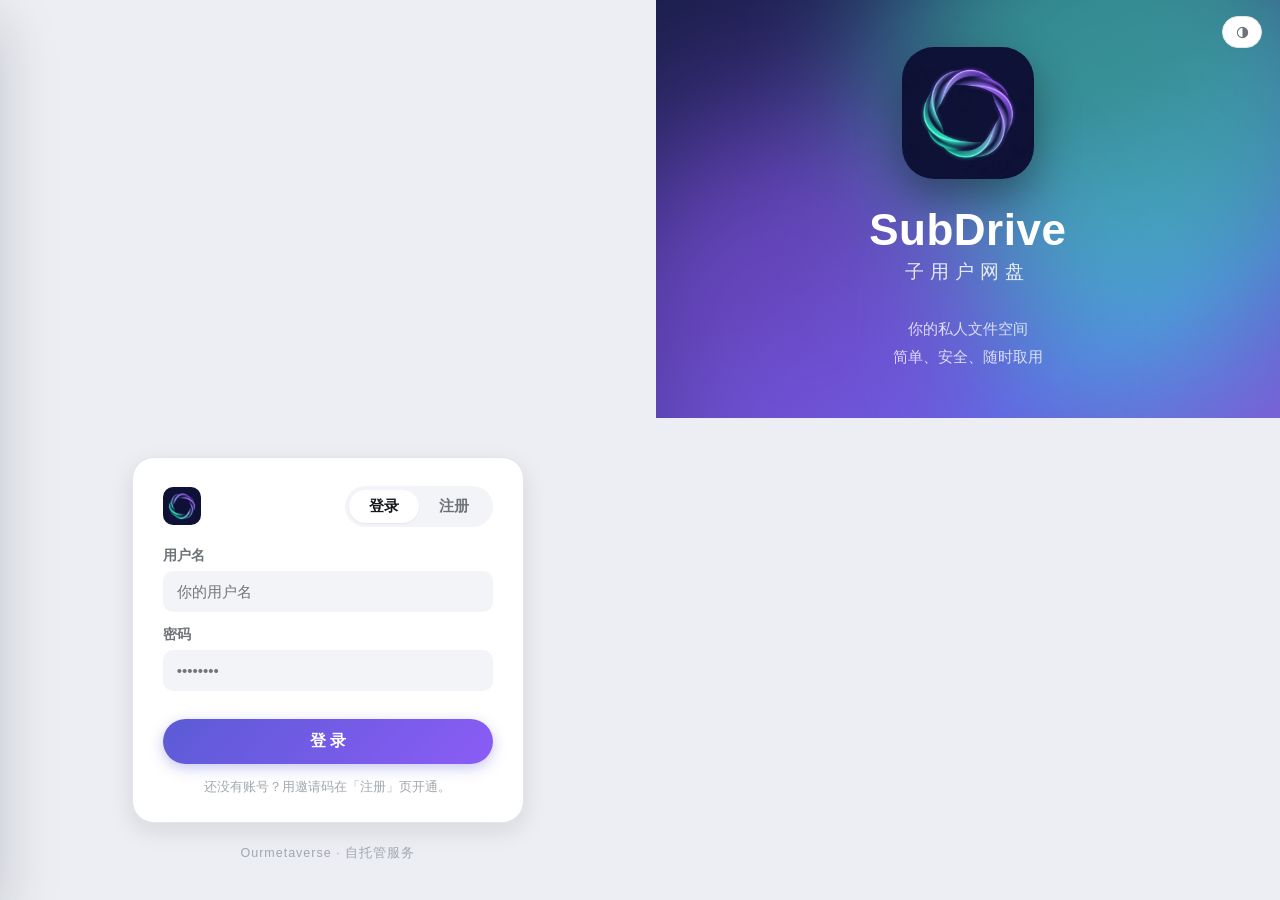
==== static/index.html @ 109c492a "fix(topbar): 品牌移到右侧、侧边栏改从左侧滑出；更多设置沉底、退出改为整块危险按钮（D47 修订）" ====
<!DOCTYPE html>
<html lang="zh-CN">
<head>
<meta charset="UTF-8">
<meta name="viewport" content="width=device-width, initial-scale=1, viewport-fit=cover">
<title>SubDrive · 子用户网盘</title>
<link rel="icon" type="image/png" href="/static/favicon.png">
<link rel="stylesheet" href="/static/style.css?v=31">
</head>
<body>

<!-- ================= 登录 / 注册 ================= -->
<section id="view-auth" class="auth-wrap hidden">
  <button class="lang-btn theme-toggle auth-theme" type="button" title="切换主题">⚙</button>
  <div class="auth-brand">
    <div class="aurora a1"></div>
    <div class="aurora a2"></div>
    <div class="aurora a3"></div>
    <div class="brand-inner">
      <img class="brand-logo" src="/static/logo.png" alt="Ourmetaverse">
      <h1 class="brand-name">SubDrive</h1>
      <p class="brand-sub" data-i18n="auth.brand">子用户网盘</p>
      <p class="brand-tag"><span data-i18n="auth.tag1">你的私人文件空间</span><br><span data-i18n="auth.tag2">简单、安全、随时取用</span></p>
    </div>
  </div>
  <div class="auth-main">
    <div class="auth-card">
      <div class="auth-card-head">
        <img class="auth-mini-logo" src="/static/logo.png" alt="">
        <div class="tabs" role="tablist">
          <button id="tab-login" class="tab active" type="button" data-i18n="auth.tabLogin">登录</button>
          <button id="tab-register" class="tab" type="button" data-i18n="auth.tabRegister">注册</button>
        </div>
      </div>

      <form id="form-login" class="auth-form">
        <label class="field">
          <span data-i18n="auth.username">用户名</span>
          <input id="login-username" type="text" autocomplete="username" placeholder="你的用户名" data-i18n-placeholder="auth.phUsername" required>
        </label>
        <label class="field">
          <span data-i18n="auth.password">密码</span>
          <input id="login-password" type="password" autocomplete="current-password" placeholder="••••••••" required>
        </label>
        <p class="form-error" id="login-error"></p>
        <button class="btn-primary btn-block" type="submit" data-i18n="auth.login">登 录</button>
        <p class="form-hint" data-i18n="auth.loginHint">还没有账号？用邀请码在「注册」页开通。</p>
      </form>

      <form id="form-register" class="auth-form hidden">
        <label class="field">
          <span data-i18n="auth.invite">邀请码</span>
          <input id="reg-invite" type="text" placeholder="SD-XXXX-XXXX-…（首个用户免填）" data-i18n-placeholder="auth.phInvite" autocomplete="off">
        </label>
        <label class="field">
          <span data-i18n="auth.username">用户名</span>
          <input id="reg-username" type="text" autocomplete="username" placeholder="3–24 位，小写字母开头" data-i18n-placeholder="auth.phRegUsername" required>
          <small class="field-note" data-i18n="auth.regUsernameNote">仅小写字母、数字、下划线、连字符；注册后不可修改</small>
        </label>
        <label class="field">
          <span data-i18n="auth.nickname">昵称（可选）</span>
          <input id="reg-nickname" type="text" placeholder="展示用的名字" data-i18n-placeholder="auth.phNickname">
        </label>
        <label class="field">
          <span data-i18n="auth.password">密码</span>
          <input id="reg-password" type="password" autocomplete="new-password" placeholder="至少 8 位" data-i18n-placeholder="auth.phPassword" required>
        </label>
        <p class="form-error" id="reg-error"></p>
        <button class="btn-primary btn-block" type="submit" data-i18n="auth.register">注册并开通网盘</button>
      </form>
    </div>
    <p class="auth-foot" data-i18n="auth.foot">Ourmetaverse · 自托管服务</p>
  </div>
</section>

<!-- ================= 网盘 ================= -->
<section id="view-drive" class="drive-wrap hidden">
  <header class="topbar">
    <button class="user-chip" id="user-chip" type="button" aria-haspopup="dialog" aria-expanded="false" data-i18n-title="menu.open">
      <span class="avatar" id="user-avatar">?</span>
      <span class="user-meta">
        <strong id="user-name">—</strong>
        <span id="user-sub">—</span>
      </span>
    </button>
    <a id="top-brand" class="top-brand" href="#" data-i18n-title="brand.home">
      <span class="top-title">
        <strong>SubDrive</strong>
        <span data-i18n="auth.brand">子用户网盘</span>
      </span>
      <img class="top-logo" src="/static/logo.png" alt="">
    </a>
  </header>

  <main class="drive-main">
    <div class="quota-card">
      <div class="quota-text">
        <span class="quota-label" data-i18n="quota.label">存储空间</span>
        <strong id="quota-text">—</strong>
        <span class="quota-pct" id="quota-pct"></span>
      </div>
      <div class="quota-bar"><div class="quota-fill" id="quota-fill"></div></div>
    </div>

    <nav class="seg seg-scope" id="nav-scope">
      <button type="button" class="seg-btn selected" data-scope="mine" data-i18n="scope.mine">我的网盘</button>
      <button type="button" class="seg-btn" data-scope="public" data-i18n="scope.public">公共区域</button>
    </nav>

    <div class="toolbar">
      <nav class="crumbs" id="crumbs"></nav>
      <div class="toolbar-actions">
        <button id="btn-mkdir" class="btn-soft" type="button" data-i18n="toolbar.mkdir">＋ 新建</button>
        <div class="menu-wrap">
          <button id="btn-upload" class="btn-primary" type="button" data-i18n="toolbar.upload">⬆ 上传</button>
          <div id="upload-menu" class="menu hidden">
            <button id="btn-upload-files" type="button" data-i18n="toolbar.uploadFiles">上传文件</button>
            <button id="btn-upload-folder" type="button" data-i18n="toolbar.uploadFolder">上传文件夹</button>
          </div>
        </div>
        <button id="btn-speed" class="btn-soft" type="button" data-i18n="toolbar.speed">⚡ 测速</button>
        <input id="file-input" type="file" multiple hidden>
        <input id="folder-input" type="file" webkitdirectory directory hidden>
      </div>
    </div>

    <div id="foreign-bar" class="vault-bar hidden">
      <span><span data-i18n="foreign.before">你正在浏览</span> <strong id="foreign-owner">—</strong><span data-i18n="foreign.after">的共享文件夹；你上传或新建的内容会存进以你用户名命名的子文件夹。</span></span>
      <button id="btn-my-cell" class="btn-ghost" type="button" data-i18n="foreign.mine">只看我的</button>
    </div>

    <section id="shared-card" class="shared-card hidden">
      <div class="shared-head">
        <strong data-i18n="shared.title">共享文件夹</strong>
        <span id="shared-hint" class="shared-hint"></span>
      </div>
      <div id="shared-list" class="shared-list"></div>
    </section>

    <div id="vault-bar" class="vault-bar hidden">
      <span>🔒 <strong data-i18n="vault.title">加密文件夹</strong><span data-i18n="vault.barNote"> · 文件名与内容只在你的浏览器里解密；服务器只看得到密文的大小与数量。</span></span>
      <button id="btn-vault-lock" class="btn-ghost" type="button" data-i18n="vault.lock">锁定</button>
    </div>

    <section id="public-panel" class="public-panel hidden">
      <header class="public-head">
        <div class="public-title">
          <h2 data-i18n="scope.public">公共区域</h2>
          <p id="public-hint" class="public-sub"></p>
        </div>
        <span id="public-count" class="public-count"></span>
      </header>
      <div id="public-list" class="public-grid"></div>
      <div id="public-empty" class="public-empty hidden">
        <div class="public-empty-icon">📁</div>
        <p data-i18n="public.emptyTitle">还没有你能进的共享文件夹</p>
        <small data-i18n="public.emptyHint">管理员可以在「＋ 新建」里勾「公开共享」建一个。</small>
      </div>
    </section>

    <div class="list-card" id="dropzone">
      <div class="drop-hint" id="drop-hint">
        <div class="drop-hint-inner" data-i18n="list.dropHint">松开，把文件或文件夹放进来</div>
      </div>
      <div class="list-head">
        <label class="sel-cell" title="全选" data-i18n-title="list.selectAll"><input type="checkbox" id="sel-all"></label>
        <span class="col-name" data-i18n="list.colName">名称</span>
        <span class="col-size" data-i18n="list.colSize">大小</span>
        <span class="col-time" data-i18n="list.colTime">修改时间</span>
        <span class="col-act"></span>
      </div>
      <div id="vault-lock" class="vault-lock hidden">
        <div class="vault-lock-icon">🔒</div>
        <h3 data-i18n="vault.lockedTitle">这是一个加密文件夹</h3>
        <p><span data-i18n="vault.lockedBody1">文件名与内容都经过加密，服务器上只存有密文。</span><br><span data-i18n="vault.lockedBody2">输入这个文件夹的密码才能查看——密码只在你的浏览器里使用，不会发送给服务器。</span></p>
        <button id="btn-vault-unlock" class="btn-primary" type="button" data-i18n="vault.unlockBtn">输入密码解锁</button>
      </div>
      <div id="file-list"></div>
      <div id="empty-state" class="empty hidden">
        <svg viewBox="0 0 120 90" class="empty-art" aria-hidden="true">
          <defs>
            <linearGradient id="eg" x1="0" y1="0" x2="1" y2="1">
              <stop offset="0" stop-color="#5b5bd6"/><stop offset="1" stop-color="#8b5cf6"/>
            </linearGradient>
          </defs>
          <path d="M14 26a8 8 0 0 1 8-8h22l10 12h52a8 8 0 0 1 8 8v34a8 8 0 0 1-8 8H22a8 8 0 0 1-8-8z" fill="url(#eg)" opacity=".16"/>
          <path d="M14 30a8 8 0 0 1 8-8h22l10 12h52a8 8 0 0 1 8 8v30a8 8 0 0 1-8 8H22a8 8 0 0 1-8-8z" fill="none" stroke="url(#eg)" stroke-width="2.5"/>
          <circle cx="60" cy="54" r="11" fill="none" stroke="url(#eg)" stroke-width="2.5"/>
          <path d="M60 48v12M54 54h12" stroke="url(#eg)" stroke-width="2.5" stroke-linecap="round"/>
        </svg>
        <h3 data-i18n="list.emptyTitle">这里空空如也</h3>
        <p data-i18n="list.emptyHint">点「上传文件 / 上传文件夹」，或把文件、文件夹直接拖到这里</p>
      </div>
      <div id="list-loading" class="list-loading hidden" data-i18n="list.loading">加载中…</div>
    </div>
    <p class="drive-foot" data-i18n="list.foot">文件保存在你的专属空间里，只有你能访问。</p>
  </main>
</section>

<!-- ================= 管理后台 ================= -->
<!-- ================= 设置 ================= -->
<section id="view-settings" class="settings-wrap hidden">
  <header class="set-head">
    <button id="set-back" class="btn-ghost" type="button" data-i18n="set.back">← 返回网盘</button>
    <h2 data-i18n="set.title">设置</h2>
  </header>
  <div class="set-body">
    <nav class="set-nav" id="set-nav">
      <button class="set-nav-item active" data-panel="appearance" type="button" data-i18n="set.navAppearance">外观与个性化</button>
      <button class="set-nav-item" data-panel="account" type="button" data-i18n="set.navAccount">账号与安全</button>
      <button class="set-nav-item" data-panel="upload" type="button" data-i18n="set.navUpload">上传与性能</button>
      <button class="set-nav-item" data-panel="storage" type="button" data-i18n="set.navStorage">存储与配额</button>
      <button class="set-nav-item" data-panel="about" type="button" data-i18n="set.navAbout">关于</button>
    </nav>
    <div class="set-main">
      <section class="set-panel" data-panel="appearance">
        <h3 data-i18n="set.appearanceTitle">外观与个性化</h3>
        <div class="set-row">
          <div class="set-label"><strong data-i18n="theme.switch">切换主题</strong><span data-i18n="set.appearanceHint">改完立即生效，刷新后保持</span></div>
          <div class="seg" id="set-theme-mode">
            <button class="seg-btn" type="button" data-theme-set="light" data-i18n="theme.light">浅色</button>
            <button class="seg-btn" type="button" data-theme-set="dark" data-i18n="theme.dark">深色</button>
            <button class="seg-btn" type="button" data-theme-set="auto" data-i18n="theme.auto">跟随系统</button>
          </div>
        </div>
        <div class="set-row">
          <div class="set-label"><strong data-i18n="theme.accent">主题色</strong><span data-i18n="set.accentHint">选一个预设，或用最右边的取色器自定义</span></div>
          <div class="set-swatches" id="set-accent">
            <button class="tp-sw" type="button" data-accent-set="" style="background:#5b5bd6" aria-label="默认"></button>
            <button class="tp-sw" type="button" data-accent-set="ocean" style="background:#0f6fbf" aria-label="ocean"></button>
            <button class="tp-sw" type="button" data-accent-set="forest" style="background:#1f8a5b" aria-label="forest"></button>
            <button class="tp-sw" type="button" data-accent-set="sunset" style="background:#d9534f" aria-label="sunset"></button>
            <label class="tp-custom" data-i18n-title="theme.customColor"><input type="color" id="set-accent-color" value="#5b5bd6"></label>
          </div>
        </div>
        <div class="set-row">
          <div class="set-label"><strong data-i18n="lang.switch">切换语言</strong><span data-i18n="set.langHint">界面语言，立即生效</span></div>
          <div class="lang-wrap">
            <select id="lang-select-settings" class="lang-select" aria-label="language">
              <option value="zh">简体中文</option>
              <option value="hant">繁体中文</option>
              <option value="en">English</option>
            </select>
            <svg class="lang-caret" viewBox="0 0 24 24" width="11" height="11" fill="none" stroke="currentColor" stroke-width="2.4" stroke-linecap="round" stroke-linejoin="round"><path d="M6 9l6 6 6-6"/></svg>
          </div>
        </div>
      </section>

      <section class="set-panel hidden" data-panel="account">
        <h3 data-i18n="set.navAccount">账号与安全</h3>
        <div class="set-row">
          <div class="set-label"><strong data-i18n="set.nickname">昵称</strong><span id="set-nickname-value">—</span></div>
          <button id="set-nickname" class="btn-soft" type="button" data-i18n="set.changeNickname">修改</button>
        </div>
        <div class="set-row">
          <div class="set-label"><strong data-i18n="set.password">密码</strong><span data-i18n="set.passwordHint">修改后其他设备需要重新登录</span></div>
          <button id="set-password" class="btn-soft" type="button" data-i18n="set.changePassword">修改密码</button>
        </div>
      </section>

      <section class="set-panel hidden" data-panel="upload">
        <h3 data-i18n="set.navUpload">上传与性能</h3>
        <div class="set-row">
          <div class="set-label"><strong data-i18n="set.concurrency">同时上传数</strong><span data-i18n="set.concurrencyHint">1 = 一个一个传；3 是默认；数值越大越吃带宽</span></div>
          <div class="set-slider">
            <input id="set-concurrency" type="range" min="1" max="5" step="1" value="3">
            <output id="set-concurrency-value">3</output>
          </div>
        </div>
      </section>

      <section class="set-panel hidden" data-panel="storage">
        <h3 data-i18n="set.navStorage">存储与配额</h3>
        <div class="set-row">
          <div class="set-label"><strong data-i18n="quota.label">存储空间</strong><span id="set-quota">—</span></div>
          <div class="set-meter"><i id="set-quota-bar"></i></div>
        </div>
      </section>

      <section class="set-panel hidden" data-panel="about">
        <h3 data-i18n="set.navAbout">关于</h3>
        <div class="set-row"><div class="set-label"><strong data-i18n="set.version">版本</strong><span id="set-version">—</span></div></div>
        <div class="set-row"><div class="set-label"><strong data-i18n="set.license">许可证</strong><span>MIT</span></div></div>
        <div class="set-row"><div class="set-label"><strong data-i18n="set.storageMode">存储模式</strong><span id="set-storage-mode">—</span></div></div>
      </section>
    </div>
  </div>
</section>

<section id="view-admin" class="admin-wrap hidden">
  <header class="topbar">
    <div class="topbar-left">
      <button id="btn-back-drive" class="btn-ghost" type="button" data-i18n="admin.back">← 返回网盘</button>
      <div class="top-title"><strong data-i18n="top.admin">管理后台</strong><span data-i18n="admin.sub">邀请码 · 用户 · 用量</span></div>
    </div>
    <div class="topbar-right"><span class="admin-badge">ADMIN</span></div>
  </header>
  <main class="admin-main">
    <div class="admin-card">
      <div class="admin-card-head">
        <h2 data-i18n="admin.invites">邀请码</h2>
        <form id="form-invite" class="invite-form">
          <input id="inv-note" type="text" placeholder="备注（发给谁）" data-i18n-placeholder="admin.notePh">
          <label class="inv-field"><span data-i18n="admin.validity">有效期</span>
            <input id="inv-days" type="number" value="7" min="0" step="1"> <span data-i18n="admin.days">天</span>
          </label>
          <label class="inv-field"><span data-i18n="admin.uses">可用次数</span>
            <input id="inv-uses" type="number" value="1" min="1" step="1">
          </label>
          <button class="btn-primary" type="submit" data-i18n="admin.issue">签发新码</button>
        </form>
      </div>
      <div id="new-code-box" class="new-code hidden">
        <span data-i18n="admin.newCode">新邀请码（请复制后发给对方）：</span>
        <code id="new-code-text"></code>
        <button id="btn-copy-code" class="btn-soft" type="button" data-i18n="admin.copy">复制</button>
      </div>
      <div class="table-wrap">
        <table class="table" id="invite-table">
          <thead><tr><th data-i18n="admin.thCode">邀请码</th><th data-i18n="admin.thNote">备注</th><th data-i18n="admin.thStatus">状态</th><th data-i18n="admin.thUses">使用</th><th data-i18n="admin.thExpires">到期</th><th></th></tr></thead>
          <tbody></tbody>
        </table>
      </div>
    </div>

    <div class="admin-card">
      <div class="admin-card-head"><h2 data-i18n="admin.users">用户</h2><span class="admin-total" id="admin-total"></span></div>
      <div class="table-wrap">
        <table class="table" id="user-table">
          <thead><tr><th data-i18n="admin.thUser">用户</th><th data-i18n="admin.thStatus">状态</th><th data-i18n="admin.thQuota">用量 / 配额</th><th data-i18n="admin.thLastLogin">最后登录</th><th data-i18n="admin.thActions">操作</th></tr></thead>
          <tbody></tbody>
        </table>
      </div>
    </div>
  </main>
</section>

<!-- ================= 弹窗 / 提示 ================= -->
<!-- 侧边栏：头像/昵称点开，常用设置都在这里（D47） -->
<div id="side-overlay" class="side-overlay hidden"></div>
<aside id="side-panel" class="side-panel" aria-hidden="true">
  <div class="side-head">
    <span class="avatar" id="side-avatar">?</span>
    <span class="side-meta"><strong id="side-name">—</strong><span id="side-sub">—</span></span>
    <button id="side-close" class="icon-btn side-close" type="button" data-i18n-title="menu.close" data-i18n-aria-label="menu.close">
      <svg viewBox="0 0 24 24" width="15" height="15" fill="none" stroke="currentColor" stroke-width="1.9" stroke-linecap="round"><path d="M6 6l12 12M18 6L6 18"/></svg>
    </button>
  </div>
  <div class="side-links">
    <button id="btn-admin" class="side-link hidden" type="button"><span data-i18n="top.admin">管理后台</span></button>
    <button id="btn-chpw" class="side-link" type="button"><span data-i18n="top.chpw">改密码</span></button>
  </div>
  <div class="side-section">
    <div class="side-label" data-i18n="theme.switch">切换主题</div>
    <div class="seg seg-block" id="side-theme">
      <button class="seg-btn" type="button" data-theme-set="light" data-i18n="theme.light">浅色</button>
      <button class="seg-btn" type="button" data-theme-set="dark" data-i18n="theme.dark">深色</button>
      <button class="seg-btn" type="button" data-theme-set="auto" data-i18n="theme.auto">跟随系统</button>
    </div>
  </div>
  <div class="side-section">
    <div class="side-label" data-i18n="lang.switch">切换语言</div>
    <div class="lang-wrap lang-block">
      <select id="lang-select" class="lang-select" data-i18n-title="lang.switch">
        <option value="zh">简体中文</option>
        <option value="hant">繁体中文</option>
        <option value="en">English</option>
      </select>
      <svg class="lang-caret" viewBox="0 0 24 24" width="11" height="11" fill="none" stroke="currentColor" stroke-width="2.4" stroke-linecap="round" stroke-linejoin="round"><path d="M6 9l6 6 6-6"/></svg>
    </div>
  </div>
  <div class="side-bottom">
    <button id="btn-settings" class="side-more" type="button">
      <span data-i18n="menu.more">更多设置</span>
      <svg viewBox="0 0 24 24" width="14" height="14" fill="none" stroke="currentColor" stroke-width="1.8" stroke-linecap="round"><path d="M9 6l6 6-6 6"/></svg>
    </button>
    <button id="btn-logout" class="side-logout" type="button"><span data-i18n="top.logout">退出</span></button>
  </div>
</aside>

<div id="modal-overlay" class="overlay hidden">
  <div class="modal" role="dialog" aria-modal="true">
    <h3 id="modal-title" data-i18n="modal.title">标题</h3>
    <div id="modal-body"></div>
    <div class="modal-actions">
      <button id="modal-cancel" class="btn-soft" type="button" data-i18n="common.cancel">取消</button>
      <button id="modal-ok" class="btn-primary" type="button" data-i18n="common.ok">确定</button>
    </div>
  </div>
</div>

<div id="preview-overlay" class="overlay hidden">
  <div class="preview-box" role="dialog" aria-modal="true">
    <div class="preview-head">
      <span id="preview-title" data-i18n="preview.title">预览</span>
      <span class="preview-actions">
        <button id="preview-download" class="btn-soft" type="button" data-i18n="common.download">下载</button>
        <button id="preview-close" class="btn-ghost" type="button" data-i18n="common.close">✕ 关闭</button>
      </span>
    </div>
    <div id="preview-body" class="preview-body"></div>
  </div>
</div>

<div id="speed-panel" class="speed-panel hidden">
  <div class="speed-head"><strong data-i18n="speed.head">⚡ 上下行测速</strong><button id="speed-close" type="button">✕</button></div>
  <p class="speed-note" id="speed-note"></p>
  <div class="speed-controls">
    <label class="inv-field"><span data-i18n="speed.size">数据量</span>
      <select id="speed-size">
        <option value="10">10 MB</option>
        <option value="25" selected>25 MB</option>
        <option value="50">50 MB</option>
      </select>
    </label>
    <button id="speed-run" class="btn-primary" type="button" data-i18n="speed.run">开始测速</button>
  </div>
  <div class="speed-row"><span class="speed-lab" data-i18n="speed.down">下载</span>
    <div class="u-bar"><div class="u-fill" id="speed-down-fill"></div></div>
    <span class="speed-val" id="speed-down-val">—</span></div>
  <div class="speed-row"><span class="speed-lab" data-i18n="speed.up">上传</span>
    <div class="u-bar"><div class="u-fill" id="speed-up-fill"></div></div>
    <span class="speed-val" id="speed-up-val">—</span></div>
  <div id="speed-result" class="speed-result"></div>
</div>

<div id="upload-panel" class="upload-panel hidden">
  <div class="upload-panel-head"><strong data-i18n="upload.title">上传进度</strong><button id="upload-close" type="button">✕</button></div>
  <div id="upload-items"></div>
</div>

<div id="toast" class="toast hidden"></div>

<!-- 批量操作条：勾选任意行后浮出 -->
<div id="batch-bar" class="hidden">
  <span id="batch-count" data-i18n="batch.none">已选 0 项</span>
  <button id="batch-download" type="button" data-i18n="common.download">下载</button>
  <button id="batch-move" type="button" data-i18n="common.move">移动</button>
  <button id="batch-delete" type="button" class="danger" data-i18n="common.delete">删除</button>
  <button id="batch-clear" type="button" class="ghost" data-i18n="common.cancel">取消</button>
</div>

<script src="/static/vault.js?v=31"></script>
<script src="/static/uploadplan.js?v=31"></script>
<script src="/static/app.js?v=31"></script>
</body>
</html>
---- static/style.css ----
/* ============ SubDrive · 设计系统（沿用 private-chat v4 视觉语言） ============
 * 主题机制（D42）：<html data-theme="light|dark" data-accent="..."> 两枚属性驱动全部颜色。
 * 没有 data-theme 时跟随系统。组件样式只引用 token，不认识「浅色」「深色」这两个词。
 * 将来做自定义主色 / 主题贴图，只改 --accent 一族与 --bg-image，不必碰任何组件规则。
 */
:root {
  color-scheme: light dark;
  --font: -apple-system, BlinkMacSystemFont, "PingFang SC", "Hiragino Sans GB", "Microsoft YaHei", "Segoe UI", Roboto, sans-serif;
  --radius: 16px;
  --radius-sm: 10px;
  --bg-image: none;          /* 主题贴图入口：data-theme 里覆盖成 url(...) 即可 */
}

/* —— 浅色：_poster/images 里那套，也是历史默认 —— */
:root, :root[data-theme="light"] {
  color-scheme: light;
  --accent: #5b5bd6;
  --accent-2: #8b5cf6;
  --accent-grad: linear-gradient(135deg, #5b5bd6, #8b5cf6);
  --accent-soft: rgba(91, 91, 214, .12);
  --bg: #eceef3;
  --surface: #ffffff;
  --surface-2: #f3f4f7;
  --surface-3: #e8eaf0;
  --text: #16181d;
  --text-2: #6d7278;
  --text-3: #a2a7ae;
  --border: #e3e5ea;
  --shadow-sm: 0 1px 2px rgba(16, 24, 40, .06);
  --shadow-md: 0 8px 24px rgba(16, 24, 40, .10);
  --shadow-lg: 0 20px 56px rgba(16, 24, 40, .18);
  --danger: #e5484d;
  --danger-soft: rgba(229, 72, 77, .10);
  --ok: #30a46c;
  --ok-soft: rgba(48, 164, 108, .12);
  --warn: #e8930c;
  --warn-soft: rgba(232, 147, 12, .14);
  --topbar-bg: rgba(255, 255, 255, .78);
}

/* —— 深色：旧版配色，语义色一起换 —— */
:root[data-theme="dark"] {
  color-scheme: dark;
  --accent-soft: rgba(139, 124, 246, .16);
  --bg: #0d0f13;
  --surface: #15181e;
  --surface-2: #1c2029;
  --surface-3: #262c38;
  --text: #eef1f4;
  /* 深色下辅助文字原来的 #9aa1ab / #5f666f 在卡片底上太暗：成员上限、容量、说明都读不清，
     而这几项恰好是判断权限与空间的依据（codex 评审第 1 条）。这里整体提亮一档。 */
  --text-2: #a6afbd;
  --text-3: #7b8492;
  --border: #232933;
  --shadow-sm: 0 1px 2px rgba(0, 0, 0, .4);
  --shadow-md: 0 8px 24px rgba(0, 0, 0, .45);
  --shadow-lg: 0 20px 56px rgba(0, 0, 0, .55);
  --danger-soft: rgba(229, 72, 77, .16);
  --ok-soft: rgba(48, 164, 108, .18);
  --warn-soft: rgba(232, 147, 12, .18);
  --topbar-bg: rgba(13, 15, 19, .78);
}

/* —— 跟随系统：没有显式选择时才走这里 —— */
@media (prefers-color-scheme: dark) {
  :root:not([data-theme]) {
    color-scheme: dark;
    --accent-soft: rgba(139, 124, 246, .16);
    --bg: #0d0f13;
    --surface: #15181e;
    --surface-2: #1c2029;
    --surface-3: #262c38;
    --text: #eef1f4;
    --text-2: #a6afbd;
    --text-3: #7b8492;
    --border: #232933;
    --shadow-sm: 0 1px 2px rgba(0, 0, 0, .4);
    --shadow-md: 0 8px 24px rgba(0, 0, 0, .45);
    --shadow-lg: 0 20px 56px rgba(0, 0, 0, .55);
    --danger-soft: rgba(229, 72, 77, .16);
    --ok-soft: rgba(48, 164, 108, .18);
    --warn-soft: rgba(232, 147, 12, .18);
    --topbar-bg: rgba(13, 15, 19, .78);
  }
}

/* —— 主色预设：JS 只改 data-accent，两个主题各自有对应 soft —— */
:root[data-accent="ocean"] { --accent: #0f6fbf; --accent-2: #2aa8f2; --accent-grad: linear-gradient(135deg, #0f6fbf, #2aa8f2); --accent-soft: rgba(15, 111, 191, .12); }
:root[data-theme="dark"][data-accent="ocean"] { --accent-soft: rgba(42, 168, 242, .18); }
:root[data-accent="forest"] { --accent: #1f8a5b; --accent-2: #34c184; --accent-grad: linear-gradient(135deg, #1f8a5b, #34c184); --accent-soft: rgba(31, 138, 91, .12); }
:root[data-theme="dark"][data-accent="forest"] { --accent-soft: rgba(52, 193, 132, .18); }
:root[data-accent="sunset"] { --accent: #d9534f; --accent-2: #f08a5d; --accent-grad: linear-gradient(135deg, #d9534f, #f08a5d); --accent-soft: rgba(217, 83, 79, .12); }
:root[data-theme="dark"][data-accent="sunset"] { --accent-soft: rgba(240, 138, 93, .18); }

* { box-sizing: border-box; margin: 0; padding: 0; }
html, body { height: 100%; }
body {
  font-family: var(--font);
  background-color: var(--bg);
  background-image: var(--bg-image);   /* 主题贴图入口（D42），默认 none */
  background-attachment: fixed;
  color: var(--text);
  -webkit-font-smoothing: antialiased;
}
.hidden { display: none !important; }
button { font-family: inherit; cursor: pointer; }
input { font-family: inherit; font-size: 15px; color: var(--text); }
::-webkit-scrollbar { width: 8px; height: 8px; }
::-webkit-scrollbar-thumb { background: var(--surface-3); border-radius: 4px; }

/* ---------- 通用按钮 ---------- */
.btn-primary {
  background: var(--accent-grad); color: #fff; border: none;
  padding: 10px 20px; border-radius: 999px; font-size: 14.5px; font-weight: 600;
  box-shadow: 0 4px 14px rgba(91, 91, 214, .35);
  transition: transform .12s, box-shadow .12s, filter .12s;
}
.btn-primary:hover { filter: brightness(1.07); transform: translateY(-1px); box-shadow: 0 6px 18px rgba(91, 91, 214, .42); }
.btn-primary:active { transform: translateY(0); }
.btn-primary:disabled { opacity: .55; cursor: wait; transform: none; }
.btn-block { width: 100%; padding: 12px; font-size: 15.5px; }
.btn-soft {
  background: var(--surface-2); color: var(--text); border: 1px solid var(--border);
  padding: 9px 16px; border-radius: 999px; font-size: 14px; font-weight: 500;
  transition: background .12s, border-color .12s;
}
.btn-soft:hover { background: var(--surface-3); }
.btn-ghost {
  background: transparent; color: var(--text-2); border: none;
  padding: 8px 12px; border-radius: 999px; font-size: 14px; font-weight: 500;
  transition: background .12s, color .12s; white-space: nowrap;
}
.btn-ghost:hover { background: var(--surface-2); color: var(--text); }
.btn-danger { color: var(--danger) !important; }
.btn-danger:hover { background: var(--danger-soft) !important; }

/* ================= 登录页 ================= */
.auth-wrap { min-height: 100dvh; display: grid; grid-template-columns: 1.05fr 1fr; }
.auth-brand {
  position: relative; overflow: hidden; color: #fff;
  background: linear-gradient(150deg, #1c1f4e 0%, #3b2d7a 45%, #5b5bd6 78%, #7c5cd6 100%);
  display: flex; align-items: center; justify-content: center;
}
.aurora { position: absolute; border-radius: 50%; filter: blur(70px); opacity: .55; pointer-events: none; }
.aurora.a1 { width: 480px; height: 480px; background: #37e0b0; top: -140px; right: -80px; animation: drift 16s ease-in-out infinite alternate; }
.aurora.a2 { width: 420px; height: 420px; background: #8b5cf6; bottom: -120px; left: -60px; animation: drift 20s ease-in-out infinite alternate-reverse; }
.aurora.a3 { width: 260px; height: 260px; background: #4fc3f7; top: 46%; left: 52%; opacity: .35; animation: drift 24s ease-in-out infinite alternate; }
@keyframes drift { from { transform: translate(0, 0) scale(1); } to { transform: translate(-46px, 30px) scale(1.12); } }
.brand-inner { position: relative; text-align: center; padding: 40px; animation: rise .6s ease both; }
@keyframes rise { from { opacity: 0; transform: translateY(14px); } to { opacity: 1; transform: none; } }
.brand-logo { width: 132px; height: 132px; border-radius: 32px; box-shadow: 0 18px 44px rgba(0,0,0,.38); }
.brand-name { font-size: 44px; font-weight: 800; letter-spacing: .5px; margin-top: 22px; }
.brand-sub { font-size: 19px; opacity: .85; margin-top: 4px; letter-spacing: 6px; }
.brand-tag { margin-top: 30px; font-size: 15px; line-height: 1.9; opacity: .78; }
.auth-main { display: flex; flex-direction: column; align-items: center; justify-content: center; padding: 32px 24px; }
.auth-card {
  width: 100%; max-width: 392px; background: var(--surface); border: 1px solid var(--border);
  border-radius: 22px; box-shadow: var(--shadow-md); padding: 28px 30px 26px; animation: rise .5s ease both;
}
.auth-card-head { display: flex; align-items: center; justify-content: space-between; margin-bottom: 20px; }
.auth-mini-logo { width: 38px; height: 38px; border-radius: 10px; }
.tabs { display: flex; background: var(--surface-2); border-radius: 999px; padding: 4px; }
.tab {
  border: none; background: transparent; color: var(--text-2);
  padding: 7px 20px; border-radius: 999px; font-size: 14.5px; font-weight: 600; transition: all .15s;
}
.tab.active { background: var(--surface); color: var(--text); box-shadow: var(--shadow-sm); }
.auth-form { display: flex; flex-direction: column; gap: 14px; }
.field { display: flex; flex-direction: column; gap: 6px; }
.field > span { font-size: 13.5px; font-weight: 600; color: var(--text-2); }
.field input {
  background: var(--surface-2); border: 1.5px solid transparent; border-radius: var(--radius-sm);
  padding: 11px 13px; outline: none; transition: border-color .15s, background .15s;
}
.field input:focus { border-color: var(--accent); background: var(--surface); }
.field-note { color: var(--text-3); font-size: 12px; line-height: 1.5; }
.form-error { color: var(--danger); font-size: 13.5px; min-height: 0; }
.form-error:not(:empty) { background: var(--danger-soft); border-radius: 8px; padding: 8px 11px; }
.form-hint { color: var(--text-3); font-size: 13px; text-align: center; }
.auth-foot { margin-top: 22px; color: var(--text-3); font-size: 12.5px; letter-spacing: 1px; }
@media (max-width: 860px) {
  .auth-wrap { grid-template-columns: 1fr; }
  .auth-brand { display: none; }
}

/* ================= 顶栏 ================= */
.topbar {
  position: sticky; top: 0; z-index: 40;
  display: flex; align-items: center; justify-content: space-between; gap: 12px;
  padding: 10px 22px; background: var(--topbar-bg);
  backdrop-filter: blur(14px); -webkit-backdrop-filter: blur(14px);
  border-bottom: 1px solid var(--border);
}
.topbar-left { display: flex; align-items: center; gap: 12px; min-width: 0; }
.top-logo { width: 36px; height: 36px; border-radius: 9px; box-shadow: var(--shadow-sm); }
.top-title { display: flex; flex-direction: column; line-height: 1.25; }
.top-title strong { font-size: 16px; }
.top-title span { font-size: 12px; color: var(--text-2); }
.topbar-right { display: flex; align-items: center; gap: 8px; }
/* 每个控件一个固定宽度槽位：宽度取三语里最长的那一条，切语言不挪动邻居（D44） */
.topbar-right > * { flex: 0 0 auto; }
.topbar-right .btn-ghost { padding-left: 0; padding-right: 0; text-align: center; }
#btn-admin { width: 126px; }
#btn-chpw { width: 146px; }
#btn-logout { width: 82px; }
.user-chip { display: flex; align-items: center; gap: 9px; padding: 4px 10px 4px 4px; border-radius: 999px;
  background: var(--surface-2); border: 1px solid var(--border); width: 186px; }
.user-chip .user-meta strong, .user-chip .user-meta span {
  max-width: 128px; overflow: hidden; text-overflow: ellipsis; white-space: nowrap; }
.avatar {
  width: 30px; height: 30px; border-radius: 50%; background: var(--accent-grad); color: #fff;
  display: flex; align-items: center; justify-content: center; font-size: 13.5px; font-weight: 700;
  text-transform: uppercase;
}
.user-meta { display: flex; flex-direction: column; line-height: 1.2; }
.user-meta strong { font-size: 13.5px; }
.user-meta span { font-size: 11.5px; color: var(--text-2); }
.admin-badge {
  font-size: 11.5px; font-weight: 700; letter-spacing: 1.5px; color: var(--accent);
  background: var(--accent-soft); padding: 6px 12px; border-radius: 999px;
}
/* 语言胶囊：显示当前语言（zh 显示「中」，en 显示 EN），点一下切换 */
.lang-btn {
  font-size: 11.5px; font-weight: 700; letter-spacing: .5px; color: var(--text-2);
  background: transparent; border: 1px solid var(--border); border-radius: 999px;
  padding: 6px 11px; min-width: 40px; cursor: pointer;
  transition: color .15s, border-color .15s, background .15s;
}
.lang-btn:hover { color: var(--accent); border-color: var(--accent); background: var(--accent-soft); }
.theme-toggle { width: 38px; height: 32px; padding: 0; display: inline-flex; align-items: center;
  justify-content: center; font-size: 13px; line-height: 1; }
.theme-toggle svg { display: block; }

#set-theme-mode { display: inline-flex; gap: 0; padding: 3px; border: 1px solid var(--border); border-radius: 10px; }
#set-theme-mode .seg-btn { border: 0; border-radius: 7px; padding: 7px 13px; min-height: 34px; background: transparent; }
#set-theme-mode .seg-btn.selected { background: var(--accent-soft); color: var(--text); }
.top-brand { display: inline-flex; align-items: center; gap: 10px; text-decoration: none; color: inherit; }
.top-brand:hover .top-title strong { color: var(--accent); }
.top-brand .top-title { display: flex; flex-direction: column; line-height: 1.2; gap: 1px; }
.top-brand .top-title strong { font-size: 15px; }
.top-brand .top-title span { font-size: 11.5px; color: var(--text-2); }
.user-chip { font: inherit; cursor: pointer; width: auto; max-width: 260px; min-height: 44px; padding: 5px 12px 5px 5px; }

/* 侧边栏（D47） */
.side-overlay { position: fixed; inset: 0; background: rgba(8, 10, 14, .38); backdrop-filter: blur(2px); z-index: 70; }
.side-panel { position: fixed; top: 0; left: 0; z-index: 80; width: 312px; height: 100dvh;
  background: var(--surface); border-right: 1px solid var(--border); box-shadow: var(--shadow-lg);
  transform: translateX(-100%); transition: transform .2s ease; display: flex; flex-direction: column;
  padding: 16px 16px 20px; gap: 2px; }
.side-panel.open { transform: none; }
.side-head { display: flex; align-items: center; gap: 10px; padding: 2px 2px 14px; border-bottom: 1px solid var(--border); }
.side-meta { display: flex; flex-direction: column; line-height: 1.25; min-width: 0; flex: 1; }
.side-meta strong { font-size: 13.5px; overflow: hidden; text-overflow: ellipsis; white-space: nowrap; }
.side-meta span { font-size: 11.5px; color: var(--text-2); overflow: hidden; text-overflow: ellipsis; white-space: nowrap; }
.side-close { margin-left: auto; border: 1px solid var(--border); }
.icon-btn { width: 30px; height: 30px; border-radius: 9px; border: none; background: transparent;
  color: var(--text-2); display: inline-flex; align-items: center; justify-content: center; cursor: pointer; }
.icon-btn:hover { background: var(--surface-2); color: var(--text); }
.side-section { padding: 12px 2px; border-bottom: 1px solid var(--border); }
.side-label { font-size: 11px; font-weight: 700; letter-spacing: .06em; text-transform: uppercase;
  color: var(--text-2); margin-bottom: 8px; }
.seg-block { display: grid; grid-auto-flow: column; grid-auto-columns: 1fr; gap: 4px; }
.seg-block .seg-btn { padding: 8px 6px; font-size: 12.5px; }
.lang-block { width: 100%; }
.lang-block .lang-select { width: 100%; }
.side-links { display: flex; flex-direction: column; gap: 2px; padding: 8px 0 4px; }
.side-bottom { margin-top: auto; display: flex; flex-direction: column; gap: 10px;
  padding-top: 14px; border-top: 1px solid var(--border); }
.side-more { display: flex; align-items: center; justify-content: space-between; gap: 8px; width: 100%;
  padding: 11px 12px; border-radius: 12px; border: 1px solid var(--border); background: var(--surface-2);
  color: var(--text); font-size: 13.5px; cursor: pointer; }
.side-more:hover { border-color: var(--accent); color: var(--accent); }
.side-logout { width: 100%; padding: 12px; border: none; border-radius: 12px; background: var(--danger);
  color: #fff; font: inherit; font-size: 13.5px; font-weight: 600; cursor: pointer;
  display: flex; align-items: center; justify-content: center; }
.side-logout:hover { filter: brightness(1.07); }
.side-logout:active { transform: translateY(1px); }
.side-link { display: flex; align-items: center; justify-content: space-between; gap: 8px; width: 100%;
  padding: 10px; border: none; border-radius: 10px; background: transparent; color: var(--text);
  font-size: 13.5px; text-align: left; cursor: pointer; }
.side-link:hover { background: var(--surface-2); }
.side-link.danger { color: var(--danger); }
.side-link svg { color: var(--text-3); }

.settings-btn { width: 38px; height: 32px; padding: 0; display: inline-flex; align-items: center; justify-content: center; }
.settings-btn svg { display: block; }

/* ================= 设置页（M1） ================= */
.settings-wrap { max-width: 1000px; margin: 0 auto; padding: 18px 22px 48px; }
.set-head { display: flex; align-items: center; gap: 14px; margin-bottom: 18px; }
.set-head h2 { font-size: 20px; }
.set-body { display: grid; grid-template-columns: 188px 1fr; gap: 18px; align-items: start; }
.set-nav { display: flex; flex-direction: column; gap: 2px; position: sticky; top: 74px; }
.set-nav-item { text-align: left; padding: 9px 12px; border-radius: 10px; border: 1px solid transparent;
  background: transparent; color: var(--text-2); font-size: 13.5px; cursor: pointer; }
.set-nav-item:hover { background: var(--surface-2); color: var(--text); }
.set-nav-item.active { background: transparent; border: 0; border-left: 3px solid var(--accent);
  border-radius: 0; color: var(--text); font-weight: 600; padding-left: 10px; }
.set-main { background: var(--surface); border: 1px solid var(--border); border-radius: var(--radius);
  box-shadow: var(--shadow-sm); padding: 6px 20px 14px; }
.set-panel h3 { font-size: 17px; margin: 18px 0 10px; }
.set-row { display: grid; grid-template-columns: minmax(0, 1fr) 280px; gap: 24px; align-items: center;
  padding: 12px 0; border-top: 1px solid var(--border); }
.set-row > :last-child { justify-self: end; }
.set-row:first-of-type { border-top: none; }
.set-panel > .set-row:first-of-type { border-top: none; }
.set-label { display: flex; flex-direction: column; gap: 3px; min-width: 0; }
.set-label strong { font-size: 13.5px; }
.set-label span { font-size: 11.5px; color: var(--text-2); line-height: 1.5; }
.set-swatches { display: flex; gap: 9px; align-items: center; min-height: 40px; }
.set-slider { display: flex; align-items: center; gap: 10px; min-height: 40px; }
.set-slider input[type=range] { width: 160px; accent-color: var(--accent); }
.set-slider output { min-width: 18px; text-align: center; font-weight: 600; font-size: 13px; }
.set-meter { width: 200px; height: 6px; border-radius: 99px; background: var(--surface-3); overflow: hidden; }
.set-meter i { display: block; height: 100%; width: 0%; border-radius: 99px; background: var(--accent-grad); }
@media (max-width: 760px) {
  .set-body { grid-template-columns: 1fr; }
  .set-nav { position: static; flex-direction: row; overflow-x: auto; }
  .set-row { flex-direction: column; align-items: flex-start; }
}

/* 语言下拉：宽度固定，三个选项等宽，切换不改变右边控件位置 */
.lang-wrap { position: relative; display: inline-flex; align-items: center; }
.lang-select {
  appearance: none; -webkit-appearance: none; width: 104px; height: 32px; padding: 0 26px 0 12px;
  border: 1px solid var(--border); border-radius: 999px; background: transparent; color: var(--text-2);
  font: inherit; font-size: 12.5px; font-weight: 600; cursor: pointer; text-align: center;
  transition: color .15s, border-color .15s, background .15s;
}
.lang-select:hover { color: var(--accent); border-color: var(--accent); background: var(--accent-soft); }
.lang-select:focus-visible { outline: 2px solid var(--accent); outline-offset: 2px; }
.lang-caret { position: absolute; right: 10px; pointer-events: none; color: var(--text-3); }
/* 主题面板（D42）：一个气泡，明暗三选一 + 主色五选一 */
.theme-wrap { position: relative; display: inline-flex; }
.theme-pop {
  position: absolute; right: 0; top: calc(100% + 8px); z-index: 60; width: 236px; padding: 12px;
  background: var(--surface); border: 1px solid var(--border); border-radius: 14px;
  box-shadow: var(--shadow-md); animation: rise .14s ease both;
}
.tp-title { font-size: 10.5px; font-weight: 700; letter-spacing: .08em; text-transform: uppercase;
  color: var(--text-3); margin: 2px 2px 8px; }
.tp-modes { display: grid; gap: 3px; margin-bottom: 12px; }
.tp-mode { display: flex; align-items: center; gap: 9px; padding: 8px 10px; border-radius: 10px;
  border: 1px solid transparent; background: transparent; color: var(--text); font-size: 13px;
  cursor: pointer; text-align: left; transition: background .12s, border-color .12s; }
.tp-mode:hover { background: var(--surface-2); }
.tp-mode.on { border-color: var(--accent); background: var(--accent-soft); }
.tp-ico { width: 16px; text-align: center; color: var(--accent); font-size: 13px; }
.tp-swatches { display: flex; gap: 9px; align-items: center; padding: 2px; }
.tp-sw { width: 22px; height: 22px; border-radius: 50%; border: 2px solid var(--surface); padding: 0;
  box-shadow: 0 0 0 1px var(--border); cursor: pointer; }
.tp-sw.on { outline: 1.5px solid var(--text); outline-offset: 2px; }
/* 自选色：一个彩虹圆当入口，原生取色器透明覆盖在上面 */
.tp-custom { position: relative; width: 24px; height: 24px; border-radius: 50%; overflow: hidden;
  cursor: pointer; border: 1px solid var(--border);
  background: conic-gradient(from 210deg, #f0663f, #f0c93f, #4fc98a, #3fa9f0, #8b5cf6, #f0663f); }
.tp-custom::after { content: ""; position: absolute; inset: 0; display: grid; place-items: center;
  color: #fff; font-size: 14px; font-weight: 700; text-shadow: 0 1px 2px rgba(0, 0, 0, .5); }
.tp-custom input { position: absolute; inset: 0; width: 100%; height: 100%; border: none; padding: 0;
  background: none; opacity: 0; cursor: pointer; }
/* 登录页右上角：没登录也能切主题，否则深色用户一进来就被闪一下 */
.auth-theme { position: fixed; top: 16px; right: 18px; z-index: 20; background: var(--surface); }

/* ================= 网盘主体 ================= */
.drive-main { max-width: 1060px; margin: 0 auto; padding: 22px 22px 40px; }
.quota-card {
  background: var(--surface); border: 1px solid var(--border); border-radius: var(--radius);
  box-shadow: var(--shadow-sm); padding: 16px 20px; margin-bottom: 16px;
}
.quota-text { display: flex; align-items: baseline; gap: 10px; margin-bottom: 10px; flex-wrap: wrap; }
.quota-label { font-size: 13px; color: var(--text-2); font-weight: 600; }
.quota-text strong { font-size: 15.5px; }
.quota-pct { font-size: 13px; color: var(--text-3); }
.quota-bar { height: 8px; background: var(--surface-3); border-radius: 99px; overflow: hidden; }
.quota-fill {
  height: 100%; width: 0%; border-radius: 99px; background: var(--accent-grad);
  transition: width .5s cubic-bezier(.2,.8,.25,1);
}
.quota-fill.warn { background: linear-gradient(135deg, #e8930c, #f5b04c); }
.quota-fill.full { background: linear-gradient(135deg, #e5484d, #f0716f); }

/* ---------- 共享文件夹卡片 ---------- */
.shared-card {
  background: var(--surface); border: 1px solid var(--border); border-radius: var(--radius);
  box-shadow: var(--shadow-sm); padding: 12px 16px; margin-bottom: 16px;
}
.shared-head { display: flex; align-items: baseline; gap: 10px; margin-bottom: 8px; flex-wrap: wrap; }
.shared-head strong { font-size: 13.5px; }
.shared-hint { font-size: 12px; color: var(--text-3); }
.shared-list { display: flex; flex-wrap: wrap; gap: 8px; }
.shared-item {
  display: flex; align-items: center; gap: 10px; padding: 8px 12px; cursor: pointer;
  border: 1px solid var(--border); border-radius: 12px; background: var(--surface-2);
  font-size: 13px; color: var(--text); max-width: 100%;
  transition: border-color .15s, background .15s, box-shadow .15s;
}
.shared-item:hover { border-color: var(--accent); background: var(--surface); box-shadow: var(--shadow-sm); }
.shared-item.mine { border-style: dashed; }
.shared-item .si-icon {
  width: 30px; height: 30px; flex: 0 0 30px; display: grid; place-items: center;
  border-radius: 9px; background: var(--accent-soft); color: var(--accent);
}
.shared-item .si-icon svg { width: 17px; height: 17px; }
.shared-item .si-body { display: flex; flex-direction: column; gap: 2px; min-width: 0; }
.shared-item .si-head { display: flex; align-items: center; gap: 8px; min-width: 0; }
.shared-item .si-name { font-size: 13px; font-weight: 600; white-space: nowrap; overflow: hidden; text-overflow: ellipsis; }
.shared-item .si-owner { font-size: 11.5px; color: var(--text-3); }
.shared-item .si-stats { display: flex; gap: 8px; font-size: 11.5px; color: var(--text-3); }
.shared-item .si-bar, .shared-item .si-go { display: none; }
.shared-empty { font-size: 12.5px; color: var(--text-3); }
.shared-badge { font-size: 11.5px; color: var(--accent); font-weight: 600; }

/* ---------- 公共区域（D39） ---------- */
body.public-scope .toolbar,
body.public-scope #crumbs,
body.public-scope #file-list,
body.public-scope #empty-state,
body.public-scope #dropzone,
body.public-scope #batch-bar,
body.public-scope .drive-foot { display: none !important; }

.public-panel { display: flex; flex-direction: column; gap: 18px; padding: 4px 2px 12px; }
.public-head {
  display: flex; align-items: flex-end; justify-content: space-between; gap: 14px; flex-wrap: wrap;
  padding-bottom: 14px; border-bottom: 1px solid var(--border);
}
.public-title h2 {
  display: flex; align-items: center; gap: 9px;
  font-size: 21px; font-weight: 700; letter-spacing: -.3px;
}
.public-title h2::before {
  content: ""; width: 5px; height: 20px; border-radius: 3px; background: var(--accent-grad);
}
.public-sub { margin-top: 6px; font-size: 13px; color: var(--text-2); }
.public-count {
  display: inline-flex; align-items: center; gap: 7px;
  font-size: 12px; font-weight: 600; color: var(--accent);
  background: var(--accent-soft); padding: 6px 13px; border-radius: 999px;
}
.public-count::before { content: ""; width: 6px; height: 6px; border-radius: 50%; background: currentColor; }
.public-count:empty { display: none; }
.public-grid { display: grid; grid-template-columns: repeat(auto-fill, minmax(300px, 1fr)); gap: 14px; }
#public-list .shared-item {
  position: relative; align-items: flex-start; gap: 13px; padding: 16px 15px 15px;
  min-height: 104px; border-radius: var(--radius); border-style: solid;
  background: linear-gradient(165deg, var(--surface) 0%, var(--surface-2) 165%);
  box-shadow: var(--shadow-sm); overflow: hidden;
  transition: transform .16s ease, box-shadow .16s ease, border-color .16s ease;
}
#public-list .shared-item::after {
  content: ""; position: absolute; inset: 0 0 auto 0; height: 3px;
  background: var(--accent-grad); opacity: 0; transition: opacity .16s ease;
}
#public-list .shared-item:hover { transform: translateY(-2px); box-shadow: var(--shadow-md); border-color: var(--accent); }
#public-list .shared-item:hover::after { opacity: 1; }
#public-list .shared-item.mine { border-style: solid; }
#public-list .si-icon {
  width: 46px; height: 46px; flex: 0 0 46px; border-radius: 14px;
  background: var(--accent-grad); color: #fff; box-shadow: 0 6px 16px rgba(91, 91, 214, .28);
}
#public-list .si-icon svg { width: 24px; height: 24px; }
#public-list .si-body { gap: 9px; padding: 3px 12px 0 0; }
#public-list .si-name { font-size: 15.5px; font-weight: 650; letter-spacing: -.1px; }
#public-list .si-owner {
  background: var(--surface-3); padding: 2.5px 9px; border-radius: 999px;
  font-size: 11.5px; letter-spacing: .2px; color: var(--text-2);
}
#public-list .shared-item.mine .si-owner { background: var(--accent-soft); color: var(--accent); font-weight: 600; }
#public-list .si-stats {
  display: flex; flex-wrap: wrap; align-items: center;
  gap: 3px 10px; font-size: 12px; color: var(--text-2);
}
#public-list .si-meta, #public-list .si-size { white-space: nowrap; }
#public-list .si-size { margin-left: auto; color: var(--text-3); }
#public-list .si-bar {
  display: block; height: 5px; margin-top: 2px; border-radius: 99px;
  background: var(--surface-3); box-shadow: inset 0 1px 2px rgba(16, 24, 40, .07); overflow: hidden;
}
#public-list .si-bar i { display: block; height: 100%; border-radius: 99px; background: var(--accent-grad); }
#public-list .si-go {
  display: block; align-self: center; margin-left: auto; color: var(--text-3);
  font-size: 23px; line-height: 1; transition: transform .16s ease, color .16s ease;
}
#public-list .shared-item:hover .si-go { color: var(--accent); transform: translateX(3px); }
.public-empty {
  display: flex; flex-direction: column; align-items: center; gap: 8px;
  padding: 56px 20px; border: 1.5px dashed var(--border); border-radius: var(--radius);
  background: var(--surface); text-align: center;
}
.public-empty-icon { font-size: 30px; opacity: .8; }
.public-empty p { font-size: 14.5px; font-weight: 600; }
.public-empty small { font-size: 12.5px; color: var(--text-3); }
@media (max-width: 560px) {
  .public-grid { grid-template-columns: 1fr; }
  #public-list .shared-item { padding: 14px; }
}

.toolbar { display: flex; align-items: center; justify-content: space-between; gap: 14px; margin-bottom: 14px; flex-wrap: wrap; }
.crumbs { display: flex; align-items: center; gap: 2px; flex-wrap: wrap; min-width: 0; }
.crumb {
  border: none; background: transparent; color: var(--text-2); font-size: 15px; font-weight: 600;
  padding: 6px 9px; border-radius: 8px; transition: all .12s; max-width: 180px;
  overflow: hidden; text-overflow: ellipsis; white-space: nowrap;
}
.crumb:hover { background: var(--surface-2); color: var(--accent); }
.crumb.current { color: var(--text); }
.crumb-sep { color: var(--text-3); font-size: 13px; user-select: none; }
.toolbar-actions { display: flex; gap: 9px; align-items: center; }
.menu-wrap { position: relative; }
.menu {
  position: absolute; top: calc(100% + 6px); right: 0; z-index: 40; min-width: 148px;
  display: flex; flex-direction: column; gap: 2px; padding: 6px;
  background: var(--surface-2); border: 1px solid var(--border);
  border-radius: 10px; box-shadow: 0 12px 30px rgba(0, 0, 0, .35);
}
.menu button {
  text-align: left; padding: 8px 10px; border: 0; border-radius: 7px;
  background: transparent; color: var(--text); font-size: 13.5px; cursor: pointer;
}
.menu button:hover { background: var(--surface-3); }
.seg { display: flex; gap: 8px; flex-wrap: wrap; }
.seg-btn {
  padding: 8px 14px; border-radius: 9px; cursor: pointer; font-size: 13.5px;
  background: var(--surface-2); color: var(--text-2); border: 1px solid var(--border);
}
.seg-btn:hover { background: var(--surface-3); }
.seg-scope { margin: 0 0 12px; }
.seg-btn.selected { background: var(--accent-soft, rgba(91, 91, 214, .18)); color: var(--text); border-color: var(--accent); }

.list-card {
  position: relative; background: var(--surface); border: 1px solid var(--border);
  border-radius: var(--radius); box-shadow: var(--shadow-sm); overflow: hidden; min-height: 280px;
}
.list-card.dragging { outline: 2.5px dashed var(--accent); outline-offset: -10px; }
.drop-hint {
  position: absolute; inset: 0; z-index: 5; display: none; align-items: center; justify-content: center;
  background: var(--accent-soft); backdrop-filter: blur(2px); pointer-events: none;
}
.list-card.dragging .drop-hint { display: flex; }
.drop-hint-inner {
  font-size: 19px; font-weight: 700; color: var(--accent);
  background: var(--surface); padding: 16px 30px; border-radius: 999px; box-shadow: var(--shadow-md);
}
.list-head, .row {
  display: grid; grid-template-columns: 34px 1fr 110px 170px 132px; align-items: center;
  gap: 10px; padding: 0 18px;
}
.list-head {
  height: 42px; font-size: 12.5px; font-weight: 600; color: var(--text-3);
  border-bottom: 1px solid var(--border); letter-spacing: .4px;
}
.row {
  min-height: 60px; border-bottom: 1px solid var(--border); cursor: pointer;
  transition: background .1s;
}
.row:last-child { border-bottom: none; }
.row:hover { background: var(--surface-2); }
.row.selected { background: rgba(59, 130, 246, .07); }
/* 复选框列（Win11 式：行首方框 + 表头全选） */
.sel-cell { display: flex; align-items: center; justify-content: center; cursor: default; }
.sel-cell input { width: 16px; height: 16px; accent-color: var(--accent); cursor: pointer; margin: 0; }
/* 批量操作条 */
#batch-bar {
  position: fixed; left: 50%; bottom: 26px; transform: translateX(-50%);
  display: flex; align-items: center; gap: 12px; z-index: 60;
  padding: 9px 12px 9px 20px; border-radius: 999px;
  background: var(--surface); border: 1px solid var(--border); box-shadow: var(--shadow-md);
}
#batch-bar.hidden { display: none; }
#batch-bar #batch-count { font-size: 13.5px; font-weight: 600; color: inherit; white-space: nowrap; }
#batch-bar button {
  font: inherit; font-size: 13.5px; cursor: pointer; padding: 6px 14px; border-radius: 999px;
  border: 1px solid var(--border); background: var(--surface); color: inherit;
}
#batch-bar button:hover:not(:disabled) { background: var(--surface-2); }
#batch-bar button:disabled { opacity: .45; cursor: default; }
#batch-bar button.danger { color: #d92b2b; border-color: rgba(217, 43, 43, .3); }
#batch-bar button.ghost { border-color: transparent; color: var(--text-2); }
/* 同名冲突三选一 */
.conflict-actions { display: flex; flex-direction: column; gap: 8px; margin-top: 14px; }
.conflict-actions button {
  font: inherit; font-size: 14px; cursor: pointer; padding: 10px 16px; border-radius: 10px;
  border: 1px solid var(--border); background: var(--surface); color: inherit; text-align: left;
}
.conflict-actions button:hover { background: var(--surface-2); }
.conflict-actions button.btn-primary { border-color: transparent; text-align: center; }
.row-main { display: flex; align-items: center; gap: 13px; min-width: 0; }
.file-icon {
  width: 40px; height: 40px; border-radius: 11px; flex: none;
  display: flex; align-items: center; justify-content: center;
}
.file-icon svg { width: 21px; height: 21px; }
.file-icon.folder { background: rgba(232, 147, 12, .15); color: #d9820b; }
.file-icon.image { background: rgba(48, 164, 108, .14); color: #23915c; }
.file-icon.video { background: rgba(229, 72, 77, .12); color: #d93a3f; }
.file-icon.audio { background: rgba(139, 92, 246, .14); color: #7c4dff; }
.file-icon.doc { background: rgba(59, 130, 246, .13); color: #2f6fe4; }
.file-icon.pdf { background: rgba(224, 49, 49, .12); color: #d92b2b; }
.file-icon.word { background: rgba(47, 111, 228, .13); color: #2f6fe4; }
.file-icon.excel { background: rgba(31, 157, 87, .13); color: #1f9d57; }
.file-icon.ppt { background: rgba(232, 89, 12, .13); color: #e8590c; }
.file-icon.ebook { background: rgba(139, 92, 246, .14); color: #7c4dff; }
.file-icon.text { background: rgba(100, 116, 139, .13); color: #64748b; }
.file-icon.md { background: rgba(20, 184, 166, .13); color: #0d9488; }
.file-icon.zip { background: rgba(160, 120, 40, .15); color: #9a741f; }
.file-icon.code { background: rgba(100, 116, 139, .15); color: #5b6b82; }
.file-icon.file { background: var(--surface-3); color: var(--text-2); }
.row-name { font-size: 14.5px; font-weight: 550; overflow: hidden; text-overflow: ellipsis; white-space: nowrap; }
.row-sub { display: none; font-size: 12px; color: var(--text-3); margin-top: 2px; }
.col-size, .col-time { font-size: 13.5px; color: var(--text-2); font-variant-numeric: tabular-nums; }
.col-act { display: flex; justify-content: flex-end; gap: 2px; }
.icon-btn {
  width: 32px; height: 32px; border: none; border-radius: 9px; background: transparent;
  color: var(--text-2); display: flex; align-items: center; justify-content: center;
  opacity: 0; transition: all .12s;
}
.row:hover .icon-btn { opacity: 1; }
.icon-btn:hover { background: var(--surface-3); color: var(--text); }
.icon-btn.danger:hover { background: var(--danger-soft); color: var(--danger); }
.icon-btn svg { width: 17px; height: 17px; }
@media (hover: none) { .icon-btn { opacity: .75; } }

.empty { text-align: center; padding: 52px 20px 60px; }
.empty-art { width: 128px; height: 96px; margin-bottom: 8px; }
.empty h3 { font-size: 17px; margin-bottom: 7px; }
.empty p { color: var(--text-2); font-size: 14px; }
.list-loading { text-align: center; padding: 44px; color: var(--text-3); font-size: 14px; }
.drive-foot { text-align: center; color: var(--text-3); font-size: 12.5px; margin-top: 16px; }

@media (max-width: 720px) {
  .list-head { display: none; }
  .row { grid-template-columns: 1fr auto; padding: 0 14px; }
  .col-size, .col-time { display: none; }
  .row-sub { display: block; }
  .col-act { grid-column: 2; }
  .user-meta { display: none; }
  .topbar { padding: 10px 14px; }
  .drive-main { padding: 16px 14px 32px; }
  #btn-chpw { display: none; }
}

/* ================= 加密文件夹 ================= */
.vault-bar {
  display: flex; align-items: center; justify-content: space-between; gap: 12px;
  background: linear-gradient(135deg, rgba(91,91,214,.10), rgba(139,92,246,.10));
  border: 1px solid rgba(91, 91, 214, .35); border-radius: var(--radius);
  padding: 11px 16px; margin-bottom: 14px; font-size: 13.5px; color: var(--text-2);
}
.vault-bar strong { color: var(--accent); }
.vault-lock { text-align: center; padding: 56px 24px 64px; }
.vault-lock-icon { font-size: 44px; margin-bottom: 12px; }
.vault-lock h3 { font-size: 18px; margin-bottom: 10px; }
.vault-lock p { color: var(--text-2); font-size: 14px; line-height: 1.8; margin-bottom: 22px; }
.vault-badge {
  font-size: 11px; font-weight: 700; color: var(--accent);
  background: var(--accent-soft); border-radius: 999px; padding: 2px 8px;
  vertical-align: 2px; white-space: nowrap;
}
.file-icon.vault-icon { background: rgba(91, 91, 214, .14); color: var(--accent); }
.modal p.warn-text {
  background: var(--warn-soft); border-radius: var(--radius-sm);
  padding: 11px 13px; color: var(--text); font-size: 13.5px;
}

/* ================= 管理后台 ================= */
.admin-main { max-width: 1060px; margin: 0 auto; padding: 22px 22px 44px; display: flex; flex-direction: column; gap: 18px; }
.admin-card { background: var(--surface); border: 1px solid var(--border); border-radius: var(--radius); box-shadow: var(--shadow-sm); padding: 20px 22px; }
.admin-card-head { display: flex; align-items: center; justify-content: space-between; gap: 14px; flex-wrap: wrap; margin-bottom: 14px; }
.admin-card-head h2 { font-size: 17px; }
.admin-total { color: var(--text-2); font-size: 13.5px; }
.invite-form { display: flex; align-items: center; gap: 9px; flex-wrap: wrap; }
.invite-form input[type="text"] {
  background: var(--surface-2); border: 1.5px solid transparent; border-radius: var(--radius-sm);
  padding: 9px 12px; outline: none; width: 170px;
}
.invite-form input:focus { border-color: var(--accent); }
.inv-field { font-size: 13px; color: var(--text-2); display: flex; align-items: center; gap: 6px; }
.inv-field input {
  width: 62px; background: var(--surface-2); border: 1.5px solid transparent;
  border-radius: 8px; padding: 8px 9px; outline: none;
}
.inv-field input:focus { border-color: var(--accent); }
.new-code {
  display: flex; align-items: center; gap: 12px; flex-wrap: wrap;
  background: var(--ok-soft); border-radius: var(--radius-sm); padding: 12px 16px; margin-bottom: 14px;
  font-size: 14px;
}
.new-code code { font-size: 15.5px; font-weight: 700; letter-spacing: .6px; color: var(--ok); word-break: break-all; }
.table-wrap { overflow-x: auto; }
.table { width: 100%; border-collapse: collapse; font-size: 14px; }
.table th {
  text-align: left; font-size: 12.5px; color: var(--text-3); font-weight: 600;
  padding: 9px 10px; border-bottom: 1px solid var(--border); white-space: nowrap;
}
.table td { padding: 11px 10px; border-bottom: 1px solid var(--border); vertical-align: middle; }
.table tr:last-child td { border-bottom: none; }
.table code { font-size: 13px; letter-spacing: .3px; }
.pill { display: inline-block; font-size: 12px; font-weight: 600; padding: 3px 10px; border-radius: 999px; white-space: nowrap; }
.pill.ok { background: var(--ok-soft); color: var(--ok); }
.pill.off { background: var(--danger-soft); color: var(--danger); }
.pill.mut { background: var(--surface-3); color: var(--text-2); }
.pill.warn { background: var(--warn-soft); color: var(--warn); }
.table .mini-btn {
  border: 1px solid var(--border); background: var(--surface-2); color: var(--text);
  font-size: 12.5px; font-weight: 550; padding: 5px 11px; border-radius: 999px; margin-right: 5px;
  transition: background .12s; white-space: nowrap;
}
.table .mini-btn:hover { background: var(--surface-3); }
.table .mini-btn.danger { color: var(--danger); }
.usage-cell { font-variant-numeric: tabular-nums; white-space: nowrap; }
.usage-cell .of { color: var(--text-3); }
.user-cell { display: flex; align-items: center; gap: 10px; }
.user-cell .avatar { width: 32px; height: 32px; font-size: 13px; }
.user-cell small { display: block; color: var(--text-3); font-size: 12px; }

/* ================= 弹窗 / 上传 / 提示 ================= */
.overlay {
  position: fixed; inset: 0; z-index: 80; background: rgba(10, 12, 20, .45);
  backdrop-filter: blur(4px); display: flex; align-items: center; justify-content: center; padding: 18px;
}
.modal {
  background: var(--surface); border-radius: 20px; box-shadow: var(--shadow-lg);
  width: 100%; max-width: 420px; padding: 24px; animation: pop .18s ease both;
}
@keyframes pop { from { opacity: 0; transform: scale(.96) translateY(6px); } to { opacity: 1; transform: none; } }
.modal h3 { font-size: 17px; margin-bottom: 16px; }
.modal .field { margin-bottom: 12px; }
.modal p.modal-text { font-size: 14.5px; color: var(--text-2); line-height: 1.65; margin-bottom: 6px; }
.modal-actions { display: flex; justify-content: flex-end; gap: 9px; margin-top: 18px; }
.modal .btn-primary.danger-btn { background: linear-gradient(135deg, #e5484d, #f0716f); box-shadow: 0 4px 14px rgba(229,72,77,.35); }
.folder-pick { max-height: 240px; overflow-y: auto; display: flex; flex-direction: column; gap: 2px; }
.folder-pick button {
  text-align: left; border: none; background: transparent; color: var(--text);
  padding: 10px 12px; border-radius: 9px; font-size: 14.5px; display: flex; gap: 9px; align-items: center;
}
.folder-pick button:hover { background: var(--surface-2); }
.folder-pick button.selected { background: var(--accent-soft); color: var(--accent); font-weight: 600; }

.upload-panel {
  position: fixed; right: 20px; bottom: 20px; z-index: 70; width: min(340px, calc(100vw - 32px));
  background: var(--surface); border: 1px solid var(--border); border-radius: var(--radius);
  box-shadow: var(--shadow-lg); padding: 14px 16px;
}
.upload-panel-head { display: flex; justify-content: space-between; align-items: center; margin-bottom: 10px; font-size: 14px; }
.upload-panel-head button { border: none; background: transparent; color: var(--text-2); font-size: 14px; padding: 4px; }
.upload-item { margin-bottom: 10px; }
.upload-item:last-child { margin-bottom: 2px; }
.upload-item .u-name { font-size: 13px; overflow: hidden; text-overflow: ellipsis; white-space: nowrap; margin-bottom: 5px; }
.upload-item .u-bar { height: 5px; background: var(--surface-3); border-radius: 99px; overflow: hidden; }
.upload-item .u-fill { height: 100%; background: var(--accent-grad); width: 0%; transition: width .2s; }
.upload-item.done .u-fill { background: var(--ok); }
.upload-item.failed .u-fill { background: var(--danger); }
.upload-item .u-state { font-size: 11.5px; color: var(--text-3); margin-top: 3px; }

/* ================= 文件预览 ================= */
.preview-box {
  background: var(--surface); border-radius: 20px; box-shadow: var(--shadow-lg);
  width: 100%; max-width: 860px; max-height: 88dvh; display: flex; flex-direction: column;
  animation: pop .18s ease both; overflow: hidden;
}
.preview-head {
  display: flex; align-items: center; justify-content: space-between; gap: 12px;
  padding: 14px 18px; border-bottom: 1px solid var(--border);
}
.preview-head > span:first-child {
  font-size: 15px; font-weight: 650; overflow: hidden; text-overflow: ellipsis; white-space: nowrap;
}
.preview-actions { display: flex; gap: 8px; flex: none; }
.preview-body {
  overflow: auto; padding: 18px; display: flex; flex-direction: column;
  align-items: stretch; min-height: 120px;
}
.preview-body .list-loading { margin: auto; }
.pv-img { max-width: 100%; max-height: 70dvh; object-fit: contain; margin: auto; border-radius: 8px; }
.pv-frame { width: 100%; height: 72dvh; border: none; border-radius: 8px; background: #fff; }
.pv-media { width: 100%; max-height: 72dvh; border-radius: 8px; background: #000; }
.pv-audio { margin: auto; text-align: center; width: 100%; max-width: 460px; }
.pv-audio-icon { color: var(--accent); margin-bottom: 14px; }
.pv-audio-icon svg { width: 52px; height: 52px; }
.pv-audio audio { width: 100%; }
.pv-text {
  background: var(--surface-2); border: 1px solid var(--border); border-radius: var(--radius-sm);
  padding: 14px 16px; font-size: 13px; line-height: 1.65; overflow: auto;
  font-family: ui-monospace, SFMono-Regular, Menlo, Consolas, monospace;
  white-space: pre-wrap; word-break: break-word;
}
.pv-fallback { margin: auto; text-align: center; color: var(--text-2); padding: 30px 10px; }
.pv-fallback-icon { color: var(--text-3); margin-bottom: 10px; }
.pv-fallback-icon svg { width: 44px; height: 44px; }
.pv-fallback-sub { font-size: 12.5px; color: var(--text-3); margin-top: 6px; }

/* Markdown 渲染 */
.md-body { font-size: 14.5px; line-height: 1.75; color: var(--text); max-width: 100%; }
.md-body h1, .md-body h2, .md-body h3, .md-body h4, .md-body h5, .md-body h6 {
  margin: 18px 0 8px; line-height: 1.35;
}
.md-body h1 { font-size: 24px; } .md-body h2 { font-size: 20px; } .md-body h3 { font-size: 17px; }
.md-body p { margin: 8px 0; }
.md-body ul, .md-body ol { margin: 8px 0 8px 22px; }
.md-body li { margin: 3px 0; }
.md-body blockquote {
  border-left: 3.5px solid var(--accent); background: var(--accent-soft);
  padding: 8px 14px; margin: 8px 0; border-radius: 0 8px 8px 0; color: var(--text-2);
}
.md-body code {
  font-family: ui-monospace, SFMono-Regular, Menlo, Consolas, monospace; font-size: 12.8px;
  background: var(--surface-3); border-radius: 5px; padding: 1.5px 5px;
}
.md-body .md-code {
  background: var(--surface-2); border: 1px solid var(--border); border-radius: var(--radius-sm);
  padding: 13px 15px; overflow: auto; margin: 10px 0;
}
.md-body .md-code code { background: transparent; padding: 0; font-size: 12.8px; line-height: 1.6; }
.md-body a { color: var(--accent); text-decoration: none; }
.md-body a:hover { text-decoration: underline; }
.md-body img { max-width: 100%; border-radius: 8px; }
.md-body hr { border: none; border-top: 1px solid var(--border); margin: 16px 0; }

/* ================= 测速面板 ================= */
.speed-panel {
  position: fixed; right: 20px; bottom: 20px; z-index: 70; width: min(380px, calc(100vw - 32px));
  background: var(--surface); border: 1px solid var(--border); border-radius: var(--radius);
  box-shadow: var(--shadow-lg); padding: 15px 17px;
}
.speed-head { display: flex; justify-content: space-between; align-items: center; margin-bottom: 8px; font-size: 14.5px; }
.speed-head button { border: none; background: transparent; color: var(--text-2); font-size: 14px; padding: 4px; cursor: pointer; }
.speed-note { font-size: 12.5px; color: var(--text-2); line-height: 1.6; margin-bottom: 12px; }
.speed-controls { display: flex; align-items: center; justify-content: space-between; gap: 10px; margin-bottom: 13px; }
.speed-controls select {
  background: var(--surface-2); border: 1.5px solid transparent; border-radius: 8px;
  padding: 7px 9px; color: var(--text); font-family: inherit; outline: none;
}
.speed-controls select:focus { border-color: var(--accent); }
.speed-row { display: grid; grid-template-columns: 34px 1fr 150px; align-items: center; gap: 9px; margin-bottom: 9px; }
.speed-lab { font-size: 13px; font-weight: 600; color: var(--text-2); }
.speed-row .u-bar { height: 6px; background: var(--surface-3); border-radius: 99px; overflow: hidden; }
.speed-row .u-fill { height: 100%; background: var(--accent-grad); width: 0%; transition: width .15s; }
.speed-val { font-size: 12.5px; color: var(--text-2); font-variant-numeric: tabular-nums; text-align: right; }
.speed-result { font-size: 13px; line-height: 1.75; color: var(--text); }
.speed-result:empty { display: none; }
.speed-stamp { color: var(--text-3); font-size: 12px; }

.toast {
  position: fixed; left: 50%; bottom: 28px; transform: translateX(-50%) translateY(8px); z-index: 90;
  background: #22242c; color: #f2f3f5; font-size: 14px; padding: 11px 20px; border-radius: 999px;
  box-shadow: var(--shadow-lg); opacity: 0; pointer-events: none; transition: all .22s; max-width: 88vw; text-align: center;
}
.toast.show { opacity: 1; transform: translateX(-50%) translateY(0); }
.user-chip { cursor: pointer; }
.user-chip:hover strong { color: var(--accent); }
.toast.error { background: #b3353a; }

/* 成员选择器（勾选 + 搜索）与共享上限行 */
.field-label { font-size: 13.5px; font-weight: 600; color: var(--text-2); display: block; margin-top: 4px; }
.modal-hint { color: var(--text-2); font-size: 13px; line-height: 1.7; margin: 0; }
.field-input, .field select {
  background: var(--surface-2); border: 1.5px solid transparent; border-radius: var(--radius-sm);
  padding: 11px 13px; outline: none; color: var(--text); font: inherit; width: 100%; box-sizing: border-box;
  transition: border-color .15s, background .15s;
}
.field-input:focus, .field select:focus { border-color: var(--accent); background: var(--surface); }
.member-picker { display: flex; flex-direction: column; gap: 10px; }
.member-list {
  max-height: 190px; overflow-y: auto; display: flex; flex-direction: column; gap: 4px;
  background: var(--surface-2); border: 1px solid var(--border); border-radius: var(--radius-sm); padding: 8px;
}
.member-item { display: flex; align-items: center; gap: 9px; padding: 6px 8px; border-radius: 8px; cursor: pointer; }
.member-item:hover { background: var(--surface-3); }
.member-item input { width: 16px; height: 16px; accent-color: var(--accent); cursor: pointer; margin: 0; }
.mi-nick { font-size: 13.5px; color: var(--text); }
.mi-user { font-size: 12px; color: var(--text-3); background: var(--surface-3); padding: 1px 6px; border-radius: 6px; }
.mi-off { font-size: 11.5px; color: var(--danger); }
.member-foot { display: flex; align-items: center; justify-content: space-between; font-size: 12px; color: var(--text-3); }
.limit-row { display: grid; grid-template-columns: 1fr 1fr; gap: 12px; }
.limit-inline { display: flex; gap: 8px; align-items: center; }
.limit-inline input { flex: 1; min-width: 0; }
.limit-inline select { width: 78px; flex: 0 0 auto; }
@media (max-width: 560px) { .limit-row { grid-template-columns: 1fr; } }
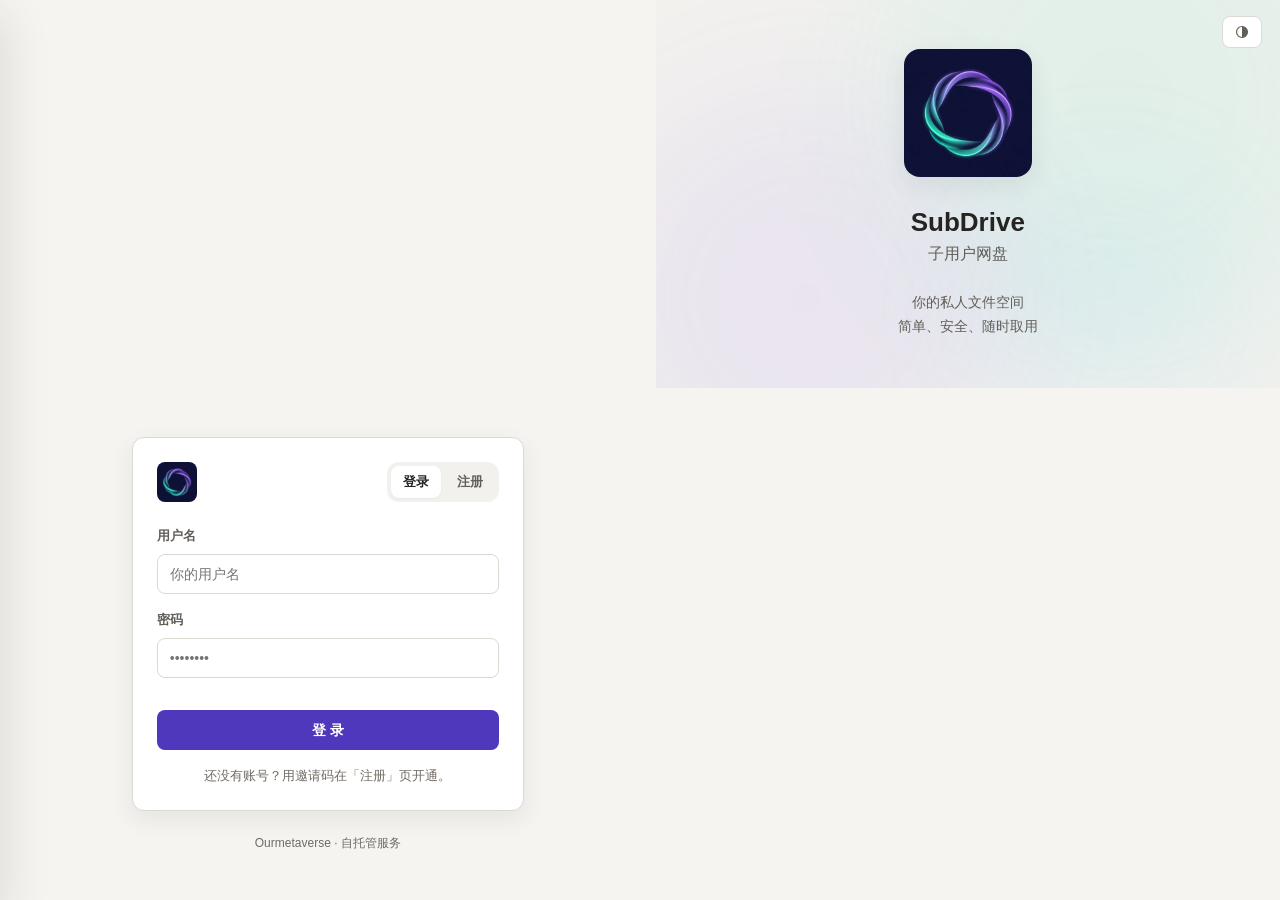
==== commit d9ae136d: "feat(visual): 视觉基础五层 + 全屏积木编辑器（Codex 交付） - 样式分层：visual-tokens / components / pages / ux / finish / a" ====
--- a/static/index.html
+++ b/static/index.html
@@ -5,7 +5,14 @@
 <meta name="viewport" content="width=device-width, initial-scale=1, viewport-fit=cover">
 <title>SubDrive · 子用户网盘</title>
 <link rel="icon" type="image/png" href="/static/favicon.png">
-<link rel="stylesheet" href="/static/style.css?v=31">
+<link rel="stylesheet" href="/static/style.css?v=40">
+<link rel="stylesheet" href="/static/visual-tokens.css?v=37">
+<link rel="stylesheet" href="/static/visual-components.css?v=37">
+<link rel="stylesheet" href="/static/canvas-runtime.css?v=37">
+<link rel="stylesheet" href="/static/visual-pages.css?v=37">
+  <link rel="stylesheet" href="/static/visual-ux.css?v=39">
+  <link rel="stylesheet" href="/static/visual-finish.css?v=40">
+  <link rel="stylesheet" href="/static/visual-accent.css?v=40">
 </head>
 <body>
 
@@ -93,6 +100,13 @@
   </header>
 
   <main class="drive-main">
+    <div id="org-banner" class="org-banner hidden">
+      <span class="org-text" data-i18n="org.text">管理员发布了新的外观</span>
+      <span class="org-actions">
+        <button id="org-adopt" class="btn-primary" type="button" data-i18n="org.adopt">采用</button>
+        <button id="org-keep" class="btn-ghost" type="button" data-i18n="org.keep">保留我的</button>
+      </span>
+    </div>
     <div class="quota-card">
       <div class="quota-text">
         <span class="quota-label" data-i18n="quota.label">存储空间</span>
@@ -119,6 +133,7 @@
           </div>
         </div>
         <button id="btn-speed" class="btn-soft" type="button" data-i18n="toolbar.speed">⚡ 测速</button>
+        <button id="upload-queue-toggle" class="btn-ghost hidden" type="button" aria-controls="upload-panel" aria-expanded="false" data-i18n="ux.uploadQueue"></button>
         <input id="file-input" type="file" multiple hidden>
         <input id="folder-input" type="file" webkitdirectory directory hidden>
       </div>
@@ -150,9 +165,15 @@
         </div>
         <span id="public-count" class="public-count"></span>
       </header>
-      <div id="public-list" class="public-grid"></div>
+      <div id="public-list" class="public-grid" aria-busy="false"></div>
+      <div id="public-loading" class="list-state hidden" role="status" data-i18n="list.loading"></div>
+      <div id="public-error" class="list-state hidden">
+        <h3 data-i18n="ux.sharedError"></h3>
+        <p id="public-error-detail" role="alert"></p>
+        <button id="public-retry" type="button" class="btn-soft" data-i18n="ux.retry"></button>
+      </div>
       <div id="public-empty" class="public-empty hidden">
-        <div class="public-empty-icon">📁</div>
+        <div class="public-empty-icon" aria-hidden="true"></div>
         <p data-i18n="public.emptyTitle">还没有你能进的共享文件夹</p>
         <small data-i18n="public.emptyHint">管理员可以在「＋ 新建」里勾「公开共享」建一个。</small>
       </div>
@@ -161,6 +182,20 @@
     <div class="list-card" id="dropzone">
       <div class="drop-hint" id="drop-hint">
         <div class="drop-hint-inner" data-i18n="list.dropHint">松开，把文件或文件夹放进来</div>
+      </div>
+      <div class="file-tools" id="file-tools">
+        <input id="file-search" type="search" data-i18n-placeholder="ux.search" data-i18n-aria-label="ux.search">
+        <select id="file-kind" data-i18n-aria-label="ux.kind">
+          <option value="" data-i18n="ux.kindAll"></option>
+          <option value="file" data-i18n="ux.kindFile"></option>
+          <option value="dir" data-i18n="ux.kindFolder"></option>
+        </select>
+        <select id="file-sort" data-i18n-aria-label="ux.sort">
+          <option value="" data-i18n="ux.sortDefault"></option>
+          <option value="name" data-i18n="ux.sortName"></option>
+          <option value="modified" data-i18n="ux.sortDate"></option>
+          <option value="size" data-i18n="ux.sortSize"></option>
+        </select>
       </div>
       <div class="list-head">
         <label class="sel-cell" title="全选" data-i18n-title="list.selectAll"><input type="checkbox" id="sel-all"></label>
@@ -175,7 +210,16 @@
         <p><span data-i18n="vault.lockedBody1">文件名与内容都经过加密，服务器上只存有密文。</span><br><span data-i18n="vault.lockedBody2">输入这个文件夹的密码才能查看——密码只在你的浏览器里使用，不会发送给服务器。</span></p>
         <button id="btn-vault-unlock" class="btn-primary" type="button" data-i18n="vault.unlockBtn">输入密码解锁</button>
       </div>
-      <div id="file-list"></div>
+      <div id="file-list" aria-busy="false"></div>
+      <div id="file-no-matches" class="list-state hidden">
+        <h3 role="status" data-i18n="ux.noMatches"></h3>
+        <button id="file-clear-filters" type="button" class="btn-soft" data-i18n="ux.clearFilters"></button>
+      </div>
+      <div id="list-error" class="list-state hidden">
+        <h3 data-i18n="ux.listError"></h3>
+        <p id="list-error-detail" role="alert"></p>
+        <button id="list-retry" type="button" class="btn-soft" data-i18n="ux.retry"></button>
+      </div>
       <div id="empty-state" class="empty hidden">
         <svg viewBox="0 0 120 90" class="empty-art" aria-hidden="true">
           <defs>
@@ -191,7 +235,7 @@
         <h3 data-i18n="list.emptyTitle">这里空空如也</h3>
         <p data-i18n="list.emptyHint">点「上传文件 / 上传文件夹」，或把文件、文件夹直接拖到这里</p>
       </div>
-      <div id="list-loading" class="list-loading hidden" data-i18n="list.loading">加载中…</div>
+      <div id="list-loading" class="list-loading hidden" role="status" data-i18n="list.loading">加载中…</div>
     </div>
     <p class="drive-foot" data-i18n="list.foot">文件保存在你的专属空间里，只有你能访问。</p>
   </main>
@@ -208,6 +252,7 @@
     <nav class="set-nav" id="set-nav">
       <button class="set-nav-item active" data-panel="appearance" type="button" data-i18n="set.navAppearance">外观与个性化</button>
       <button class="set-nav-item" data-panel="account" type="button" data-i18n="set.navAccount">账号与安全</button>
+      <button class="set-nav-item" data-panel="layout" type="button" data-i18n="set.navLayout">布局与积木</button>
       <button class="set-nav-item" data-panel="upload" type="button" data-i18n="set.navUpload">上传与性能</button>
       <button class="set-nav-item" data-panel="storage" type="button" data-i18n="set.navStorage">存储与配额</button>
       <button class="set-nav-item" data-panel="about" type="button" data-i18n="set.navAbout">关于</button>
@@ -231,6 +276,38 @@
             <button class="tp-sw" type="button" data-accent-set="forest" style="background:#1f8a5b" aria-label="forest"></button>
             <button class="tp-sw" type="button" data-accent-set="sunset" style="background:#d9534f" aria-label="sunset"></button>
             <label class="tp-custom" data-i18n-title="theme.customColor"><input type="color" id="set-accent-color" value="#5b5bd6"></label>
+          </div>
+        </div>
+        <div class="set-row">
+          <div class="set-label"><strong data-i18n="set.pageBg">页面背景</strong><span data-i18n="set.pageBgHint">纯色或一张图，只影响你自己的界面</span></div>
+          <div class="set-inline">
+            <input type="color" id="set-page-bg" class="set-color" value="#eceef3" aria-label="background">
+            <button id="set-page-img-btn" class="btn-soft" type="button" data-i18n="set.pickImage">选图</button>
+            <button id="set-page-img-clear" class="btn-ghost" type="button" data-i18n="set.clearImage">清除</button>
+            <input id="set-page-img" type="file" accept="image/*" hidden>
+          </div>
+        </div>
+        <div class="set-row">
+          <div class="set-label"><strong data-i18n="set.scale">界面缩放</strong><span data-i18n="set.scaleHint">90% – 115%，只缩放内容区</span></div>
+          <div class="set-slider">
+            <input id="set-ui-scale" type="range" min="0.9" max="1.15" step="0.05" value="1">
+            <output id="set-ui-scale-value">100%</output>
+          </div>
+        </div>
+        <div class="set-row">
+          <div class="set-label"><strong data-i18n="set.density">行密度</strong><span data-i18n="set.densityHint">紧凑模式一屏能多看几行</span></div>
+          <div class="seg" id="set-density">
+            <button class="seg-btn" type="button" data-density="comfortable" data-i18n="set.densityComfort">舒适</button>
+            <button class="seg-btn" type="button" data-density="compact" data-i18n="set.densityCompact">紧凑</button>
+          </div>
+        </div>
+        <div class="set-row">
+          <div class="set-label"><strong data-i18n="set.package">主题包</strong><span data-i18n="set.packageHint">导出成 JSON 带走，或导入别人的</span></div>
+          <div class="set-inline">
+            <button id="set-pkg-export" class="btn-soft" type="button" data-i18n="set.export">导出</button>
+            <button id="set-pkg-import-btn" class="btn-soft" type="button" data-i18n="set.import">导入</button>
+            <button id="set-reset-look" class="btn-ghost" type="button" data-i18n="set.resetLook">重置外观</button>
+            <input id="set-pkg-import" type="file" accept="application/json,.json" hidden>
           </div>
         </div>
         <div class="set-row">
@@ -246,6 +323,16 @@
         </div>
       </section>
 
+      <section class="set-panel hidden" data-panel="layout">
+        <h3 data-i18n="set.navLayout">布局与积木</h3>
+        <p class="set-note" data-i18n="set.layoutHint">每个模块都能单独配色/圆角/贴图，也能藏着或换顺序；改完立刻生效，只影响你自己。</p>
+        <div id="block-editor" class="block-editor"></div>
+        <div class="set-row">
+          <div class="set-label"><strong data-i18n="set.layoutReset">恢复默认布局</strong><span data-i18n="set.layoutResetHint">只重置模块，不动主题色与背景</span></div>
+          <button id="set-blocks-reset" class="btn-ghost" type="button" data-i18n="set.resetLayout">恢复默认</button>
+        </div>
+      </section>
+
       <section class="set-panel hidden" data-panel="account">
         <h3 data-i18n="set.navAccount">账号与安全</h3>
         <div class="set-row">
@@ -293,9 +380,49 @@
       <button id="btn-back-drive" class="btn-ghost" type="button" data-i18n="admin.back">← 返回网盘</button>
       <div class="top-title"><strong data-i18n="top.admin">管理后台</strong><span data-i18n="admin.sub">邀请码 · 用户 · 用量</span></div>
     </div>
-    <div class="topbar-right"><span class="admin-badge">ADMIN</span></div>
+    <div class="topbar-right">
+      <button id="btn-site-settings" class="btn-ghost" type="button" data-i18n="site.open">站点设置</button>
+      <span class="admin-badge">ADMIN</span>
+    </div>
   </header>
   <main class="admin-main">
+    <section id="admin-site-card" class="admin-card hidden">
+      <div class="admin-card-head">
+        <h2 data-i18n="site.title">站点设置</h2>
+        <button id="as-save" class="btn-primary" type="button" data-i18n="site.save">保存</button>
+      </div>
+      <h3 class="as-sub" data-i18n="site.defaults">默认值与上限</h3>
+      <div class="as-grid">
+        <label class="as-field"><span data-i18n="site.quota">新用户默认配额</span><span class="as-unit"><input id="as-quota" type="number" min="1" max="1024"><em data-i18n="site.gb">GB</em></span></label>
+        <label class="as-field"><span data-i18n="site.sharedBytes">共享目录默认容量</span><span class="as-unit"><input id="as-shared-bytes" type="number" min="1" max="1024"><em data-i18n="site.gb">GB</em></span></label>
+        <label class="as-field"><span data-i18n="site.sharedMembers">共享默认成员数</span><span class="as-unit"><input id="as-shared-members" type="number" min="1" max="200"></span></label>
+        <label class="as-field"><span data-i18n="site.maxFile">单文件上限</span><span class="as-unit"><input id="as-max-file" type="number" min="1" max="1024"><em data-i18n="site.gb">GB</em></span></label>
+      </div>
+      <h3 class="as-sub" data-i18n="site.invite">邀请与准入</h3>
+      <div class="as-grid">
+        <label class="as-field"><span data-i18n="site.inviteDays">邀请码默认有效期</span><span class="as-unit"><input id="as-inv-days" type="number" min="1" max="365"><em data-i18n="site.day">天</em></span></label>
+        <label class="as-field"><span data-i18n="site.inviteUses">邀请码默认次数</span><span class="as-unit"><input id="as-inv-uses" type="number" min="1" max="500"></span></label>
+        <label class="as-field as-check"><input id="as-self-reg" type="checkbox"><span data-i18n="site.selfReg">允许不收邀请码自行注册</span></label>
+      </div>
+      <h3 class="as-sub" data-i18n="site.info">站点信息</h3>
+      <div class="as-grid">
+        <label class="as-field"><span data-i18n="site.name">站点名</span><input id="as-name" type="text" maxlength="60"></label>
+        <label class="as-field"><span data-i18n="site.footer">页脚署名</span><input id="as-footer" type="text" maxlength="120"></label>
+      </div>
+      <h3 class="as-sub" data-i18n="site.theme">组织外观</h3>
+      <div class="as-inline">
+        <span class="as-hint" data-i18n="site.themeHint">把当前这套外观（主题、主色、背景、积木、缩放、密度）发布给全体成员</span>
+        <button id="as-theme-publish" class="btn-soft" type="button" data-i18n="site.publish">发布当前外观</button>
+        <button id="as-theme-revoke" class="btn-ghost" type="button" data-i18n="site.revoke">撤销</button>
+      </div>
+      <h3 class="as-sub" data-i18n="site.audit">最近管理动作</h3>
+      <div class="table-wrap">
+        <table class="table" id="audit-table">
+          <thead><tr><th data-i18n="site.thTime">时间</th><th data-i18n="site.thActor">操作者</th><th data-i18n="site.thAction">动作</th><th data-i18n="site.thDetail">详情</th></tr></thead>
+          <tbody></tbody>
+        </table>
+      </div>
+    </section>
     <div class="admin-card">
       <div class="admin-card-head">
         <h2 data-i18n="admin.invites">邀请码</h2>
@@ -379,9 +506,10 @@
 </aside>
 
 <div id="modal-overlay" class="overlay hidden">
-  <div class="modal" role="dialog" aria-modal="true">
+  <div class="modal" role="dialog" aria-modal="true" aria-labelledby="modal-title">
     <h3 id="modal-title" data-i18n="modal.title">标题</h3>
     <div id="modal-body"></div>
+    <p id="modal-error" class="modal-error hidden" role="alert"></p>
     <div class="modal-actions">
       <button id="modal-cancel" class="btn-soft" type="button" data-i18n="common.cancel">取消</button>
       <button id="modal-ok" class="btn-primary" type="button" data-i18n="common.ok">确定</button>
@@ -390,7 +518,7 @@
 </div>
 
 <div id="preview-overlay" class="overlay hidden">
-  <div class="preview-box" role="dialog" aria-modal="true">
+  <div class="preview-box" role="dialog" aria-modal="true" aria-labelledby="preview-title">
     <div class="preview-head">
       <span id="preview-title" data-i18n="preview.title">预览</span>
       <span class="preview-actions">
@@ -425,11 +553,21 @@
 </div>
 
 <div id="upload-panel" class="upload-panel hidden">
-  <div class="upload-panel-head"><strong data-i18n="upload.title">上传进度</strong><button id="upload-close" type="button">✕</button></div>
+  <div class="upload-panel-head">
+    <strong data-i18n="upload.title">上传进度</strong>
+    <div class="upload-panel-actions">
+      <button id="upload-clear" type="button" data-i18n="ux.uploadClear"></button>
+      <button id="upload-close" type="button" data-i18n-aria-label="ux.closeNotice">✕</button>
+    </div>
+  </div>
   <div id="upload-items"></div>
 </div>
 
-<div id="toast" class="toast hidden"></div>
+<div id="toast" class="toast hidden">
+  <span id="toast-text" aria-live="polite"></span>
+  <button id="toast-action" type="button" class="hidden"></button>
+  <button id="toast-close" type="button" data-i18n-aria-label="ux.closeNotice">×</button>
+</div>
 
 <!-- 批量操作条：勾选任意行后浮出 -->
 <div id="batch-bar" class="hidden">
@@ -440,8 +578,11 @@
   <button id="batch-clear" type="button" class="ghost" data-i18n="common.cancel">取消</button>
 </div>
 
-<script src="/static/vault.js?v=31"></script>
-<script src="/static/uploadplan.js?v=31"></script>
-<script src="/static/app.js?v=31"></script>
+<script src="/static/vault.js?v=37"></script>
+<script src="/static/uploadplan.js?v=37"></script>
+<script src="/static/canvas-runtime.js?v=37"></script>
+<script src="/static/app.js?v=40"></script>
+<script src="/static/editor-bridge.js?v=40"></script>
+<script src="/static/visual-accent.js?v=40"></script>
 </body>
 </html>
--- a/static/style.css
+++ b/static/style.css
@@ -240,6 +240,65 @@
 .top-brand .top-title strong { font-size: 15px; }
 .top-brand .top-title span { font-size: 11.5px; color: var(--text-2); }
 .user-chip { font: inherit; cursor: pointer; width: auto; max-width: 260px; min-height: 44px; padding: 5px 12px 5px 5px; }
+
+/* 组织外观横幅（M4） */
+.org-banner { display: flex; align-items: center; justify-content: space-between; gap: 12px;
+  padding: 10px 14px; margin-bottom: 12px; border-radius: 12px;
+  background: color-mix(in srgb, var(--accent) 12%, var(--surface));
+  border: 1px solid color-mix(in srgb, var(--accent) 35%, var(--border)); font-size: 13px; }
+.org-actions { display: flex; gap: 8px; }
+.as-inline { display: flex; align-items: center; gap: 10px; flex-wrap: wrap; }
+.as-hint { font-size: 12.5px; color: var(--text-2); flex: 1; min-width: 220px; }
+
+/* 积木编辑器（M3） */
+.block-editor { display: flex; flex-direction: column; gap: 8px; padding: 6px 0 2px; }
+.blk-head { display: grid; grid-template-columns: 132px 72px 46px 46px 1fr 88px; gap: 10px;
+  padding: 0 10px 2px; font-size: 11px; color: var(--text-3); letter-spacing: .04em; }
+.blk-radius { display: flex; align-items: center; gap: 8px; }
+.blk-radius em { font-style: normal; font-size: 11.5px; color: var(--text-3); min-width: 18px; text-align: right; }
+.blk-row { display: grid; grid-template-columns: 132px 72px 46px 46px 1fr 88px; gap: 10px;
+  align-items: center; padding: 8px 10px; border: 1px solid var(--border); border-radius: 10px; }
+.blk-name { display: flex; align-items: center; gap: 7px; font-size: 13px; }
+.blk-name input { accent-color: var(--accent); }
+.blk-order { display: flex; gap: 3px; }
+.blk-order button, .blk-row .mini { width: 30px; height: 28px; border-radius: 7px; border: 1px solid var(--border);
+  background: var(--surface-2); color: var(--text-2); font-size: 12px; cursor: pointer; }
+.blk-order button:disabled { opacity: .35; cursor: default; }
+.blk-row input[type=color] { width: 40px; height: 28px; padding: 1px; border: 1px solid var(--border);
+  border-radius: 7px; background: var(--surface); cursor: pointer; }
+.blk-row input[type=range] { accent-color: var(--accent); }
+.blk-img { display: flex; gap: 4px; justify-content: flex-end; }
+.set-note { font-size: 12.5px; color: var(--text-2); line-height: 1.6; margin: 0 0 12px; }
+
+/* 整页外观（M2）：缩放只作用于内容区，顶栏与侧边栏保持原尺寸 */
+.drive-main, .settings-wrap, .admin-main { zoom: var(--ui-scale, 1); }
+.drive-main { display: flex; flex-direction: column; }
+body.dense .row { padding-top: 6px; padding-bottom: 6px; }
+body.dense .row-name { font-size: 13.5px; }
+.set-inline { display: flex; align-items: center; gap: 8px; flex-wrap: wrap; justify-content: flex-end; }
+.set-color { width: 38px; height: 32px; padding: 2px; border: 1px solid var(--border);
+  border-radius: 8px; background: var(--surface); cursor: pointer; }
+
+/* 站点设置（D48） */
+.admin-card.hidden { display: none; }
+.as-sub { font-size: 13px; margin: 18px 0 8px; color: var(--text-2); font-weight: 600; }
+.as-grid { display: grid; grid-template-columns: repeat(auto-fit, minmax(240px, 1fr)); gap: 12px 18px; }
+.as-field { display: flex; flex-direction: column; gap: 6px; font-size: 12.5px; color: var(--text-2); }
+.as-field input[type=number], .as-field input[type=text] {
+  height: 36px; padding: 0 10px; border: 1px solid var(--border); border-radius: 9px;
+  background: var(--surface); color: var(--text); font: inherit; }
+.as-field input:focus { outline: none; border-color: var(--accent); }
+.as-unit { display: inline-flex; align-items: center; gap: 6px; }
+.as-unit input { flex: 1; }
+.as-unit em { font-style: normal; color: var(--text-3); font-size: 12px; }
+.as-check { flex-direction: row; align-items: center; gap: 8px; min-height: 50px; margin-top: 22px; }
+/* 审计表：时间不换行、详情可换行（否则长字段整列溢出，Codex 评审第 1/2 条） */
+#audit-table { table-layout: fixed; width: 100%; }
+#audit-table th:nth-child(1), #audit-table td:nth-child(1) { width: 168px; white-space: nowrap; font-variant-numeric: tabular-nums; }
+#audit-table th:nth-child(2), #audit-table td:nth-child(2) { width: 118px; }
+#audit-table th:nth-child(3), #audit-table td:nth-child(3) { width: 186px; }
+#audit-table td:nth-child(4) { white-space: normal; overflow-wrap: anywhere; }
+.as-check input { width: 16px; height: 16px; accent-color: var(--accent); }
 
 /* 侧边栏（D47） */
 .side-overlay { position: fixed; inset: 0; background: rgba(8, 10, 14, .38); backdrop-filter: blur(2px); z-index: 70; }
--- a/static/visual-tokens.css
+++ b/static/visual-tokens.css
@@ -0,0 +1,135 @@
+/* Visual foundation v1. Load after style.css. */
+:root {
+  --font-xs: 11px;
+  --font-sm: 12px;
+  --font-label: 13px;
+  --font-body: 14px;
+  --font-title: 16px;
+  --font-heading: 20px;
+  --font-display: 26px;
+  --line-small: 16px;
+  --line-body: 20px;
+  --line-title: 24px;
+  --line-heading: 28px;
+  --line-display: 32px;
+  --space-1: 4px;
+  --space-2: 8px;
+  --space-3: 12px;
+  --space-4: 16px;
+  --space-6: 24px;
+  --space-8: 32px;
+  --control-sm: 32px;
+  --control-md: 36px;
+  --control-lg: 40px;
+  --radius: 8px;
+  --radius-sm: 8px;
+  --radius-panel: 12px;
+  --radius-dialog: 16px;
+  --duration-fast: 120ms;
+  --duration-panel: 200ms;
+  --ease-standard: cubic-bezier(.2, 0, .2, 1);
+  --brand-ink-light: #5038bd;
+  --brand-ink-dark: #b3a3ff;
+  --brand-fill: #5038bd;
+}
+:root[data-accent="ocean"] {
+  --brand-ink-light: #0c63aa;
+  --brand-ink-dark: #79beff;
+  --brand-fill: #0c63aa;
+}
+:root[data-accent="forest"] {
+  --brand-ink-light: #167246;
+  --brand-ink-dark: #7bd8a3;
+  --brand-fill: #167246;
+}
+:root[data-accent="sunset"] {
+  --brand-ink-light: #ad3b35;
+  --brand-ink-dark: #ffa99e;
+  --brand-fill: #ad3b35;
+}
+:root,
+:root[data-theme],
+:root[data-accent],
+:root[data-theme][data-accent] {
+  color-scheme: light;
+  --bg: #f5f4f1;
+  --surface: #ffffff;
+  --surface-2: #f2f1ee;
+  --surface-3: #e7e5e0;
+  --border: #dcd9d3;
+  --text: #252421;
+  --text-2: #625e58;
+  --text-3: #716b63;
+  --accent: var(--brand-ink-light);
+  --accent-2: var(--brand-ink-light);
+  --accent-grad: var(--brand-fill);
+  --accent-soft: color-mix(in srgb, var(--accent) 10%, var(--surface));
+  --danger: #b52d36;
+  --danger-soft: #fcecee;
+  --ok: #167246;
+  --ok-soft: #e6f4eb;
+  --warn: #8b5b0d;
+  --warn-soft: #fff1d6;
+  --topbar-bg: #ffffff;
+  --shadow-sm: 0 1px 2px rgb(37 36 33 / 5%);
+  --shadow-md: 0 8px 24px rgb(37 36 33 / 8%);
+  --shadow-lg: 0 16px 48px rgb(37 36 33 / 14%);
+}
+:root[data-theme="dark"],
+:root[data-theme="dark"][data-accent] {
+  color-scheme: dark;
+  --bg: #15171d;
+  --surface: #1e222b;
+  --surface-2: #272c37;
+  --surface-3: #343b48;
+  --border: #414958;
+  --text: #f2f2f4;
+  --text-2: #c3c7d1;
+  --text-3: #a8aebc;
+  --accent: var(--brand-ink-dark);
+  --accent-2: var(--brand-ink-dark);
+  --accent-soft: color-mix(in srgb, var(--accent) 14%, var(--surface));
+  --danger: #ff9ca6;
+  --danger-soft: #41252c;
+  --ok: #7bd8a3;
+  --ok-soft: #20392f;
+  --warn: #efc16b;
+  --warn-soft: #3d3222;
+  --topbar-bg: #1b1e26;
+  --shadow-sm: 0 1px 2px rgb(0 0 0 / 20%);
+  --shadow-md: 0 8px 24px rgb(0 0 0 / 28%);
+  --shadow-lg: 0 16px 48px rgb(0 0 0 / 40%);
+}
+@media (prefers-color-scheme: dark) {
+  :root:not([data-theme]),
+  :root[data-theme="auto"],
+  :root:not([data-theme])[data-accent],
+  :root[data-theme="auto"][data-accent] {
+    color-scheme: dark;
+    --bg: #15171d;
+    --surface: #1e222b;
+    --surface-2: #272c37;
+    --surface-3: #343b48;
+    --border: #414958;
+    --text: #f2f2f4;
+    --text-2: #c3c7d1;
+    --text-3: #a8aebc;
+    --accent: var(--brand-ink-dark);
+    --accent-2: var(--brand-ink-dark);
+    --accent-soft: color-mix(in srgb, var(--accent) 14%, var(--surface));
+    --danger: #ff9ca6;
+    --danger-soft: #41252c;
+    --ok: #7bd8a3;
+    --ok-soft: #20392f;
+    --warn: #efc16b;
+    --warn-soft: #3d3222;
+    --topbar-bg: #1b1e26;
+    --shadow-sm: 0 1px 2px rgb(0 0 0 / 20%);
+    --shadow-md: 0 8px 24px rgb(0 0 0 / 28%);
+    --shadow-lg: 0 16px 48px rgb(0 0 0 / 40%);
+  }
+}
+body {
+  font-size: var(--font-body);
+  line-height: var(--line-body);
+}
--- a/static/visual-components.css
+++ b/static/visual-components.css
@@ -0,0 +1,193 @@
+/* Shared components. Load after visual-tokens.css and before page layout rules. */
+.btn-primary, .btn-soft, .btn-ghost, .side-link, .side-more,
+.side-logout, .set-nav-item, .folder-pick button, .tp-mode {
+  min-height: var(--control-md);
+  padding: var(--space-1) var(--space-3);
+  border-radius: var(--radius-sm);
+  font-size: var(--font-body);
+  line-height: var(--line-body);
+  display: inline-flex;
+  align-items: center;
+  gap: var(--space-2);
+}
+.btn-primary, .btn-soft, .btn-ghost {
+  height: var(--control-md);
+  justify-content: center;
+}
+.btn-primary { box-shadow: none; }
+.btn-primary:hover { transform: none; box-shadow: var(--shadow-sm); }
+.btn-block, .side-more, .side-logout { height: var(--control-lg); min-height: var(--control-lg); }
+.side-logout { background: #b52d36; }
+.side-logout:active { transform: none; }
+.seg-btn, #set-theme-mode .seg-btn, .tab, .table .mini-btn,
+.mini, #batch-bar button, .lang-btn, .lang-select {
+  height: var(--control-sm);
+  min-height: var(--control-sm);
+  padding: var(--space-1) var(--space-3);
+  border-radius: var(--radius-sm);
+  font-size: var(--font-label);
+  line-height: var(--line-body);
+}
+.seg-btn, #set-theme-mode .seg-btn, .tab, .mini, .table .mini-btn, #batch-bar button {
+  display: inline-flex;
+  align-items: center;
+  justify-content: center;
+  gap: var(--space-2);
+}
+.seg-block .seg-btn { padding-inline: var(--space-2); font-size: var(--font-label); }
+.tabs, #set-theme-mode { padding: var(--space-1); gap: var(--space-1); border-radius: var(--radius-panel); }
+.icon-btn, .settings-btn, .theme-toggle,
+.upload-panel-head button, .speed-head button {
+  width: var(--control-sm);
+  height: var(--control-sm);
+  min-height: var(--control-sm);
+  padding: 0;
+  flex: 0 0 var(--control-sm);
+  display: inline-flex;
+  align-items: center;
+  justify-content: center;
+  border-radius: var(--radius-sm);
+  font-size: var(--font-body);
+  line-height: var(--line-body);
+}
+.icon-btn svg, .settings-btn svg, .theme-toggle svg,
+.side-link svg, .folder-pick svg, .file-icon svg, .si-icon svg {
+  width: 16px;
+  height: 16px;
+  flex: 0 0 16px;
+  stroke-width: 1.75;
+}
+.field, .as-field { gap: var(--space-2); }
+.field input:not([type=checkbox]):not([type=radio]):not([type=range]):not([type=color]),
+.field-input, .field select, .as-field input[type=number], .as-field input[type=text],
+.inv-field input, .invite-form input[type=text], .speed-controls select {
+  height: var(--control-lg);
+  min-height: var(--control-lg);
+  min-width: 0;
+  padding: var(--space-2) var(--space-3);
+  border: 1px solid var(--border);
+  border-radius: var(--radius-sm);
+  font-size: var(--font-body);
+  line-height: var(--line-body);
+  color: var(--text);
+  background: var(--surface);
+}
+.field input[type=checkbox], .field input[type=radio], .as-check input,
+.member-item input, .sel-cell input {
+  width: 16px;
+  height: 16px;
+  min-height: 16px;
+  padding: 0;
+  margin: 0;
+  flex: 0 0 16px;
+  accent-color: var(--accent);
+}
+.field > span, .field-label, .form-error, .form-hint, .as-field,
+.inv-field, .modal-hint, .mi-nick { font-size: var(--font-label); line-height: var(--line-body); }
+.field-note, .auth-foot, .as-hint, .set-note, .mi-user, .mi-off,
+.member-foot, .upload-item .u-state { font-size: var(--font-sm); line-height: var(--line-small); }
+.field-label { margin-top: var(--space-1); }
+.form-error:not(:empty) { padding: var(--space-2) var(--space-3); }
+.as-unit, .limit-inline, .inv-field { display: flex; align-items: center; gap: var(--space-2); }
+.as-unit input, .limit-inline input { min-width: 0; flex: 1; }
+.as-unit em { font-size: var(--font-sm); line-height: var(--line-small); }
+.as-check { min-height: var(--control-lg); gap: var(--space-2); margin-top: var(--space-6); }
+.set-color { width: var(--control-sm); height: var(--control-sm); padding: var(--space-1); }
+.lang-select { padding-right: var(--space-8); }
+.lang-caret { right: var(--space-3); }
+.member-item { min-height: var(--control-sm); padding: var(--space-1) var(--space-2); gap: var(--space-2); }
+.mi-user { padding: 0 var(--space-2); border-radius: var(--radius-sm); }
+.member-picker, .member-list, .folder-pick { gap: var(--space-2); }
+.member-list { padding: var(--space-2); border-radius: var(--radius-sm); }
+.auth-card, .admin-card, .set-main, .quota-card, .shared-card,
+.list-card, .public-card, .upload-panel, .speed-panel, .theme-pop {
+  border-radius: var(--radius-panel);
+  border-color: var(--border);
+}
+.quota-card, .shared-card { padding: var(--space-4); }
+.quota-text, .shared-head { gap: var(--space-2); align-items: center; margin-bottom: var(--space-2); }
+.quota-label, .quota-pct, .shared-hint { font-size: var(--font-sm); line-height: var(--line-small); }
+.quota-text strong, .shared-head strong { font-size: var(--font-body); line-height: var(--line-body); }
+.shared-item { gap: var(--space-2); padding: var(--space-2); border-radius: var(--radius-sm); }
+.shared-item .si-icon, .file-icon { width: 32px; height: 32px; border-radius: var(--radius-sm); flex: 0 0 32px; }
+.shared-item .si-head, .shared-item .si-stats { gap: var(--space-2); }
+.shared-item .si-name { font-size: var(--font-label); line-height: var(--line-body); }
+.shared-item .si-owner, .shared-item .si-stats { font-size: var(--font-sm); line-height: var(--line-small); }
+.row, .list-head { gap: var(--space-2); padding-inline: var(--space-3); }
+.list-head { height: var(--control-md); font-size: var(--font-sm); line-height: var(--line-small); color: var(--text-2); }
+.row { min-height: 56px; }
+.row-main { gap: var(--space-2); }
+.row-name { font-size: var(--font-body); line-height: var(--line-body); }
+.row-sub { font-size: var(--font-sm); line-height: var(--line-small); margin-top: var(--space-1); }
+.col-size, .col-time { font-size: var(--font-label); line-height: var(--line-body); font-variant-numeric: tabular-nums; }
+.col-size { text-align: right; }
+.col-act { gap: var(--space-1); }
+body.dense .row { min-height: 48px; padding-block: var(--space-1); }
+body.dense .row-name { font-size: var(--font-body); }
+.table { table-layout: fixed; font-size: var(--font-body); line-height: var(--line-body); }
+.table th, .table td { padding: var(--space-3); vertical-align: middle; }
+.table th { color: var(--text-2); font-size: var(--font-sm); line-height: var(--line-small); height: 40px; }
+.table td { height: 64px; overflow-wrap: anywhere; }
+.table .mini-btn { padding-inline: var(--space-2); margin-right: var(--space-1); margin-block: var(--space-1); }
+.table code { font-size: var(--font-label); line-height: var(--line-body); }
+.user-cell { gap: var(--space-2); }
+.user-cell > div { min-width: 0; overflow-wrap: anywhere; }
+.user-cell small { font-size: var(--font-sm); line-height: var(--line-small); }
+.usage-cell { text-align: right; font-variant-numeric: tabular-nums; }
+#user-table { min-width: 800px; }
+#user-table th:nth-child(1) { width: 23%; }
+#user-table th:nth-child(2) { width: 11%; }
+#user-table th:nth-child(3) { width: 22%; text-align: right; }
+#user-table th:nth-child(4) { width: 18%; }
+#user-table th:nth-child(5) { width: 26%; }
+#invite-table { min-width: 760px; }
+#invite-table th:nth-child(1) { width: 23%; }
+#invite-table th:nth-child(2) { width: 20%; }
+#invite-table th:nth-child(3) { width: 12%; }
+#invite-table th:nth-child(4), #invite-table td:nth-child(4) { width: 12%; text-align: right; font-variant-numeric: tabular-nums; }
+#invite-table th:nth-child(5) { width: 20%; }
+#invite-table th:nth-child(6) { width: 13%; }
+#audit-table { min-width: 720px; }
+.pill { padding: var(--space-1) var(--space-2); border-radius: var(--radius-sm); font-size: var(--font-sm); line-height: var(--line-small); }
+.overlay { padding: var(--space-4); }
+.modal { padding: var(--space-6); border-radius: var(--radius-dialog); max-height: calc(100dvh - 32px); overflow-y: auto; }
+.modal h3 { font-size: var(--font-title); line-height: var(--line-title); margin-bottom: var(--space-4); }
+.modal p.modal-text { font-size: var(--font-body); line-height: var(--line-body); margin-bottom: var(--space-2); }
+.modal-actions { gap: var(--space-2); margin-top: var(--space-4); flex-wrap: wrap; }
+.modal .btn-primary.danger-btn { background: #b52d36; box-shadow: none; }
+.side-panel { width: min(312px, 100vw); padding: var(--space-4); gap: var(--space-1); overflow-y: auto; }
+.side-head { gap: var(--space-2); padding: 0 0 var(--space-4); }
+.side-meta { line-height: var(--line-body); }
+.side-meta strong { font-size: var(--font-body); }
+.side-meta span { font-size: var(--font-sm); line-height: var(--line-small); }
+.side-section { padding: var(--space-3) 0; }
+.side-links { gap: var(--space-1); padding: var(--space-2) 0; }
+.side-bottom { gap: var(--space-2); padding-top: var(--space-4); }
+.side-link, .side-more { justify-content: space-between; }
+.side-close { opacity: 1; }
+.upload-panel, .speed-panel { padding: var(--space-4); }
+.upload-panel-head, .speed-head { align-items: center; margin-bottom: var(--space-2); }
+.upload-item { margin-bottom: var(--space-3); }
+.upload-item .u-name { font-size: var(--font-label); line-height: var(--line-body); margin-bottom: var(--space-1); }
+.upload-item .u-bar, .speed-row .u-bar { height: 4px; }
+.upload-item .u-state { margin-top: var(--space-1); }
+.speed-controls, .speed-row { gap: var(--space-2); margin-bottom: var(--space-3); }
+.speed-lab, .speed-val { font-size: var(--font-label); line-height: var(--line-body); }
+.speed-note, .speed-result { line-height: var(--line-body); }
+.toast { max-width: calc(100vw - 32px); padding: var(--space-3) var(--space-4); border-radius: var(--radius-sm); font-size: var(--font-body); line-height: var(--line-body); }
+.toast.error { background: #b52d36; }
+.theme-pop { padding: var(--space-3); }
+.tp-title { font-size: var(--font-xs); line-height: var(--line-small); margin: 0 0 var(--space-2); }
+.tp-modes { gap: var(--space-1); }
+.tp-swatches, .set-swatches { gap: var(--space-2); padding: 0; }
+.tp-sw { width: 24px; height: 24px; }
+:where(button, input, select, textarea, a):focus-visible {
+  outline: 2px solid var(--accent);
+  outline-offset: 2px;
+}
+@media (max-width: 560px) {
+  .modal { padding: var(--space-4); }
+  .speed-row { grid-template-columns: 32px minmax(0, 1fr) 112px; }
+  .speed-controls { flex-wrap: wrap; }
+  .invite-form input[type=text] { width: 100%; }
+}
--- a/static/canvas-runtime.css
+++ b/static/canvas-runtime.css
@@ -0,0 +1,50 @@
+/* 自由画布采用额外类及变量，撤销布局时可完整恢复原有外观。 */
+.drive-main.canvas-active {
+  position: relative;
+  isolation: isolate;
+}
+.drive-main.canvas-desktop {
+  min-height: var(--canvas-content-height, 0px);
+}
+.drive-main.canvas-desktop > .canvas-module {
+  position: absolute;
+  left: var(--canvas-x);
+  top: var(--canvas-y);
+  width: var(--canvas-width);
+  min-height: var(--canvas-height);
+  margin: 0;
+  box-sizing: border-box;
+  z-index: 1;
+}
+.canvas-stickers {
+  position: absolute;
+  inset: 0;
+  pointer-events: none;
+  z-index: 2;
+  overflow: hidden;
+}
+.canvas-sticker {
+  position: absolute;
+  left: var(--canvas-x);
+  top: var(--canvas-y);
+  width: var(--canvas-width);
+  height: var(--canvas-height);
+  object-fit: contain;
+  pointer-events: none;
+  user-select: none;
+}
+.drive-main.canvas-active #dropzone {
+  container-type: inline-size;
+}
+@container (max-width: 560px) {
+  .drive-main.canvas-active #dropzone .list-head { display: none; }
+  .drive-main.canvas-active #dropzone .row {
+    grid-template-columns: 20px minmax(0, 1fr) 24px;
+    gap: 8px;
+    padding-inline: 12px;
+  }
+  .drive-main.canvas-active #dropzone .row .col-size,
+  .drive-main.canvas-active #dropzone .row .col-time { display: none; }
+  .drive-main.canvas-active #dropzone .row .row-sub { display: block; }
+  .drive-main.canvas-active #dropzone .row .col-act { grid-column: 3; }
+}
--- a/static/visual-pages.css
+++ b/static/visual-pages.css
@@ -0,0 +1,25 @@
+/* 页面基线与窄屏布局。 */
+.drive-main { padding: 24px 24px 32px; }
+.quota-card, .shared-card { padding: 16px; }
+.quota-text, .shared-head { display:flex; align-items:center; gap:8px; }
+.toolbar { align-items:center; flex-wrap:wrap; gap:8px; }
+.toolbar-actions { flex-wrap:wrap; gap:8px; }
+.seg-scope { flex-wrap:wrap; }
+.list-head, .row { padding-inline:16px; }
+.list-head .col-size, .row .col-size { text-align:right; }
+.list-head .col-time, .row .col-time { text-align:right; }
+.row-main { gap:8px; }
+.drive-foot { font-size:12px; line-height:20px; margin-top:16px; }
+@media(max-width:720px) {
+  .drive-main { padding:16px 12px 24px; }
+  .row { grid-template-columns:20px minmax(0,1fr) 24px; gap:8px; padding-inline:12px; }
+  .row .col-act { grid-column:3; }
+  .row .col-size, .row .col-time { display:none; }
+  .row-sub { display:block; }
+  .set-row { grid-template-columns:minmax(0,1fr); gap:12px; }
+  .set-row > * { min-width:0; max-width:100%; }
+  .set-row > button { justify-self:start; }
+}
+@media(prefers-reduced-motion:reduce) {
+  *,*::before,*::after { animation:none!important; transition:none!important; scroll-behavior:auto!important; }
+}
--- a/static/visual-ux.css
+++ b/static/visual-ux.css
@@ -0,0 +1,69 @@
+/* 文件发现、状态与操作反馈 */
+.file-tools {
+  display: flex; align-items: center; flex-wrap: wrap; gap: 8px;
+  padding: 12px 16px; border-bottom: 1px solid var(--border);
+}
+.file-tools input, .file-tools select {
+  height: 36px; min-width: 0; padding: 0 12px; border: 1px solid var(--border);
+  border-radius: var(--radius-sm); background: var(--surface); color: var(--text);
+  font: inherit;
+}
+.file-tools input { flex: 1 1 160px; }
+.file-tools select { max-width: 100%; }
+.file-tools input::placeholder { color: var(--text-2); }
+.list-state {
+  display: grid; justify-items: center; gap: 8px; text-align: center; padding: 24px 16px;
+}
+.list-state h3, .list-state p { margin: 0; line-height: 20px; }
+.list-state p { color: var(--text-2); overflow-wrap: anywhere; }
+.list-state h3 { font-size: 14px; }
+.public-empty-icon { display: grid; place-items: center; }
+.public-empty-icon svg { width: 20px; height: 20px; }
+.row-open {
+  color: inherit; border: 0; padding: 0; background: transparent;
+  text-align: start; font: inherit; cursor: pointer;
+}
+.row .icon-btn:focus-visible, .row:focus-within .icon-btn { opacity: 1; }
+.row-more { display: none; }
+.row-action-list { display:flex; align-items:center; gap:4px; }
+.modal-error {
+  margin: 8px 0 0; padding: 8px 12px; border-radius: 8px;
+  color: var(--danger); background: var(--danger-soft); line-height:20px;
+}
+.toast.show {
+  display:flex; align-items:center; gap:8px;
+  padding:8px 8px 8px 12px; max-width: min(520px, calc(100vw - 24px));
+  pointer-events:auto; overflow-wrap:anywhere; white-space:normal;
+}
+.toast button {
+  flex:none; color:inherit; border:0; background:transparent; border-radius:8px;
+  padding:0 8px; height:32px; font:inherit; cursor:pointer;
+}
+.toast button:hover { background:rgb(255 255 255 / 16%); }
+.toast button:focus-visible { outline:2px solid currentColor; }
+#toast-action { text-decoration:underline; text-underline-offset:3px; }
+body:has(#batch-bar:not(.hidden)) .toast.show { bottom:84px; }
+.upload-panel { max-height: min(60dvh, 480px); display:flex; flex-direction:column; }
+#upload-items { min-height: 0; overflow: auto; }
+.upload-panel-head { gap:8px; }
+.upload-panel-actions, .u-actions { display:flex; align-items:center; gap:8px; }
+.u-actions:not(:empty) { margin-top:4px; }
+.u-actions button { height:32px; font-size:12px; }
+.u-actions button:disabled { opacity:.55; }
+@media (max-width:720px) {
+  .file-tools { padding:8px 12px; }
+  .file-tools input { flex-basis:100%; }
+  .file-tools select { flex: 1 1 120px; }
+  .row .col-act { position:relative; justify-content:end; }
+  .row-more { display:grid; place-items:center; opacity:1; width:32px; height:32px; }
+  .row-action-list {
+    display:none; flex-wrap:wrap; justify-content:flex-end; position:absolute; z-index:4;
+    inset-inline-end:0; top:100%; width:max-content; max-width: min(248px, 75vw);
+    padding:4px; border:1px solid var(--border); border-radius:8px;
+    background:var(--surface); box-shadow:var(--shadow-md);
+  }
+  .row-action-list.is-open { display:flex; }
+  .row-action-list .icon-btn { opacity:1; }
+  .list-card:has(.row-action-list.is-open) { overflow:visible; }
+  .upload-panel { width:min(400px, calc(100vw - 24px)); right:12px; }
+}
--- a/static/visual-finish.css
+++ b/static/visual-finish.css
@@ -0,0 +1,126 @@
+/* Final page rhythm. Load after tokens, shared components and page layout. */
+.auth-main { padding: var(--space-8) var(--space-6); }
+.auth-card {
+  padding: var(--space-6);
+  border-radius: var(--radius-panel);
+  animation-duration: var(--duration-panel);
+  animation-timing-function: var(--ease-standard);
+}
+.auth-card-head { margin-bottom: var(--space-6); gap: var(--space-4); }
+.auth-mini-logo { width: 40px; height: 40px; border-radius: var(--radius-sm); }
+.auth-form { gap: var(--space-4); }
+.auth-foot { margin-top: var(--space-6); line-height: var(--line-small); letter-spacing: 0; }
+.auth-brand { color: var(--text); background: var(--surface-2); }
+.auth-brand .aurora { opacity: .08; }
+.brand-inner { padding: var(--space-8); }
+.brand-logo { width: 128px; height: 128px; border-radius: var(--radius-dialog); box-shadow: var(--shadow-md); }
+.brand-name { margin-top: var(--space-6); font-size: var(--font-display); line-height: var(--line-display); letter-spacing: 0; }
+.brand-sub { margin-top: var(--space-1); font-size: var(--font-title); line-height: var(--line-title); letter-spacing: 0; color: var(--text-2); opacity: 1; }
+.brand-tag { margin-top: var(--space-6); font-size: var(--font-body); line-height: var(--line-title); color: var(--text-2); opacity: 1; }
+
+.topbar { padding: var(--space-3) var(--space-6); min-height: 64px; }
+.user-chip { min-height: var(--control-lg); gap: var(--space-2); padding: var(--space-1) var(--space-3) var(--space-1) var(--space-1); }
+.avatar, .top-logo { width: 32px; height: 32px; }
+.avatar { font-size: var(--font-label); line-height: var(--line-body); }
+.top-brand { gap: var(--space-2); }
+.top-brand .top-title, .user-meta { gap: 0; line-height: var(--line-body); }
+.top-brand .top-title strong, .user-meta strong { font-size: var(--font-body); line-height: var(--line-body); }
+.top-brand .top-title span, .user-meta span { font-size: var(--font-sm); line-height: var(--line-small); }
+.top-logo { border-radius: var(--radius-sm); }
+.admin-badge { font-size: var(--font-xs); line-height: var(--line-small); padding: var(--space-1) var(--space-2); border-radius: var(--radius-sm); letter-spacing: 0; }
+
+.settings-wrap { padding: var(--space-6) var(--space-6) 48px; min-width: 0; }
+.set-head { gap: var(--space-4); margin-bottom: var(--space-6); align-items: center; }
+.set-head h2 { font-size: var(--font-heading); line-height: var(--line-heading); }
+.set-body { grid-template-columns: 192px minmax(0, 1fr); gap: var(--space-4); }
+.set-nav { gap: var(--space-1); }
+.set-nav-item { padding-inline: var(--space-3); text-align: left; }
+.set-nav-item.active {
+  padding-inline: var(--space-3);
+  border: 1px solid var(--border);
+  border-radius: var(--radius-sm);
+  background: var(--surface);
+  color: var(--text);
+  box-shadow: inset 3px 0 var(--accent);
+}
+.set-main { min-width: 0; padding: var(--space-2) var(--space-6) var(--space-4); }
+.set-panel h3 { font-size: var(--font-title); line-height: var(--line-title); margin: var(--space-4) 0 var(--space-3); }
+.set-row { gap: var(--space-6); padding: var(--space-3) 0; }
+.set-row > * { min-width: 0; }
+.set-label { gap: var(--space-1); }
+.set-label strong { font-size: var(--font-body); line-height: var(--line-body); }
+.set-label span { font-size: var(--font-sm); line-height: var(--line-small); }
+.set-slider { gap: var(--space-2); min-height: var(--control-lg); }
+.set-slider output { min-width: 24px; font-size: var(--font-label); line-height: var(--line-body); font-variant-numeric: tabular-nums; }
+.set-meter { height: 8px; }
+.set-note { margin-bottom: var(--space-3); line-height: var(--line-body); }
+
+.admin-main { padding: var(--space-6) var(--space-6) 48px; gap: var(--space-4); min-width: 0; }
+.admin-card { padding: var(--space-6); min-width: 0; }
+.admin-card-head { gap: var(--space-4); margin-bottom: var(--space-4); align-items: center; }
+.admin-card-head h2 { font-size: var(--font-title); line-height: var(--line-title); }
+.admin-total { font-size: var(--font-label); line-height: var(--line-body); }
+.invite-form { gap: var(--space-2); align-items: center; }
+.new-code { gap: var(--space-3); padding: var(--space-3) var(--space-4); margin-bottom: var(--space-4); }
+.new-code code { font-size: var(--font-title); line-height: var(--line-title); letter-spacing: 0; }
+.as-sub { margin: var(--space-6) 0 var(--space-2); font-size: var(--font-label); line-height: var(--line-body); }
+.as-grid { gap: var(--space-3) var(--space-4); grid-template-columns: repeat(auto-fit, minmax(min(240px, 100%), 1fr)); }
+.as-inline { gap: var(--space-2); }
+.as-check { margin-top: 0; align-self: end; min-height: var(--control-lg); }
+.as-unit { align-items: center; }
+.as-unit em { display: inline-flex; align-items: center; min-height: var(--control-lg); }
+.as-hint { min-width: 0; }
+.table-wrap { max-width: 100%; overscroll-behavior-x: contain; }
+.table th, .table td { padding: var(--space-3); }
+#audit-table th:nth-child(1), #audit-table td:nth-child(1) { width: 168px; }
+#audit-table th:nth-child(2), #audit-table td:nth-child(2) { width: 120px; }
+#audit-table th:nth-child(3), #audit-table td:nth-child(3) { width: 184px; }
+#audit-table td:nth-child(4) { font-size: var(--font-label); line-height: var(--line-body); }
+
+.btn-primary, .btn-soft, .btn-ghost, .icon-btn, .mini, .mini-btn,
+.seg-btn, .tab, .set-nav-item, .side-link, .side-more, .side-logout,
+.tp-mode, .field input, .field select, .field-input, .as-field input {
+  transition-property: background-color, border-color, color, box-shadow, filter;
+  transition-duration: var(--duration-fast);
+  transition-timing-function: var(--ease-standard);
+}
+.btn-primary:not(:disabled):active { filter: brightness(.94); transform: none; }
+.btn-soft:not(:disabled):active, .btn-ghost:not(:disabled):active,
+.icon-btn:not(:disabled):active, .side-link:not(:disabled):active { background: var(--surface-3); }
+.seg-btn:not(:disabled):active, .tab:not(:disabled):active { background: var(--accent-soft); }
+.row, .shared-item, .member-item, .folder-pick button { transition: background-color var(--duration-fast) var(--ease-standard); }
+.side-panel { transition: transform var(--duration-panel) var(--ease-standard); }
+.modal { animation-duration: var(--duration-panel); animation-timing-function: var(--ease-standard); }
+.field input:focus-visible, .field select:focus-visible, .field-input:focus-visible,
+.as-field input:focus-visible, .inv-field input:focus-visible, .invite-form input:focus-visible,
+.set-nav-item:focus-visible, .side-link:focus-visible {
+  outline: 2px solid var(--accent);
+  outline-offset: 2px;
+}
+
+@media (max-width: 899px) {
+  .set-body { grid-template-columns: minmax(0, 1fr); }
+  .set-nav { position: static; flex-direction: row; overflow-x: auto; padding-block: var(--space-1); }
+  .set-nav-item { flex-shrink: 0; }
+  .set-row { grid-template-columns: minmax(0, 1fr) minmax(0, 280px); }
+}
+@media (max-width: 560px) {
+  .auth-main { padding: var(--space-6) var(--space-4); }
+  .auth-card { padding: var(--space-6); }
+  .topbar { padding: var(--space-2) var(--space-3); min-height: 56px; }
+  .settings-wrap, .admin-main { padding: var(--space-4) var(--space-3) var(--space-8); }
+  .set-head { gap: var(--space-2); margin-bottom: var(--space-4); }
+  .set-main, .admin-card { padding: var(--space-4); }
+  .set-row { grid-template-columns: minmax(0, 1fr); gap: var(--space-3); }
+  .set-row > :last-child { justify-self: start; max-width: 100%; }
+  .set-slider input[type=range] { max-width: calc(100vw - 140px); }
+  .set-inline { justify-content: flex-start; }
+  .as-check { margin-top: 0; }
+  .as-unit { width: 100%; }
+  .invite-form { align-items: center; }
+  .invite-form > input[type=text] { flex-basis: 100%; }
+}
+@media (prefers-reduced-motion: reduce) {
+  .auth-card, .brand-inner, .auth-brand .aurora, .modal, .theme-pop { animation: none; }
+  *, *::before, *::after { transition: none !important; scroll-behavior: auto !important; }
+}
--- a/static/visual-accent.css
+++ b/static/visual-accent.css
@@ -0,0 +1,52 @@
+/* Load after component and UX styles. */
+:root[data-accent="custom"] .btn-primary:not(.danger-btn),
+:root[data-accent="custom"] .avatar,
+:root[data-accent="custom"] #public-list .shared-item .si-icon {
+  background: var(--accent-button-background, var(--accent));
+  color: var(--accent-button-text, #000);
+}
+:root[data-accent="custom"] .btn-primary:not(.danger-btn):is(:hover,:active) {
+  filter: none;
+}
+:root[data-accent="custom"] .admin-badge,
+:root[data-accent="custom"] .lang-btn:hover,
+:root[data-accent="custom"] .top-brand:hover .top-title strong,
+:root[data-accent="custom"] .side-more:hover,
+:root[data-accent="custom"] .lang-select:hover,
+:root[data-accent="custom"] .tp-ico,
+:root[data-accent="custom"] .shared-item .si-icon,
+:root[data-accent="custom"] .shared-badge,
+:root[data-accent="custom"] .public-count,
+:root[data-accent="custom"] #public-list .shared-item.mine .si-owner,
+:root[data-accent="custom"] #public-list .shared-item:hover .si-go,
+:root[data-accent="custom"] .crumb:hover,
+:root[data-accent="custom"] .drop-hint-inner,
+:root[data-accent="custom"] .vault-bar strong,
+:root[data-accent="custom"] .vault-badge,
+:root[data-accent="custom"] .file-icon.vault-icon,
+:root[data-accent="custom"] .folder-pick button.selected,
+:root[data-accent="custom"] .md-body a,
+:root[data-accent="custom"] .pv-audio-icon,
+:root[data-accent="custom"] .user-chip:hover strong {
+  color: var(--accent-readable, var(--text));
+}
+/* The solid public-folder icon needs the button foreground, not link ink. */
+:root[data-accent="custom"] #public-list .shared-item .si-icon {
+  color: var(--accent-button-text, #000);
+}
+:root[data-accent="custom"] :where(button, input, select, textarea, a):focus-visible {
+  outline-color: var(--accent-readable, var(--text));
+}
+:root[data-accent="custom"] .field input:focus,
+:root[data-accent="custom"] .field-input:focus,
+:root[data-accent="custom"] .field select:focus,
+:root[data-accent="custom"] .as-field input:focus,
+:root[data-accent="custom"] .invite-form input:focus,
+:root[data-accent="custom"] .inv-field input:focus,
+:root[data-accent="custom"] .speed-controls select:focus {
+  border-color: var(--accent-readable, var(--text));
+}
+/* Existing fixed red action text becomes readable in both theme palettes. */
+#batch-bar button.danger, .icon-btn.danger {
+  color: var(--danger);
+}
